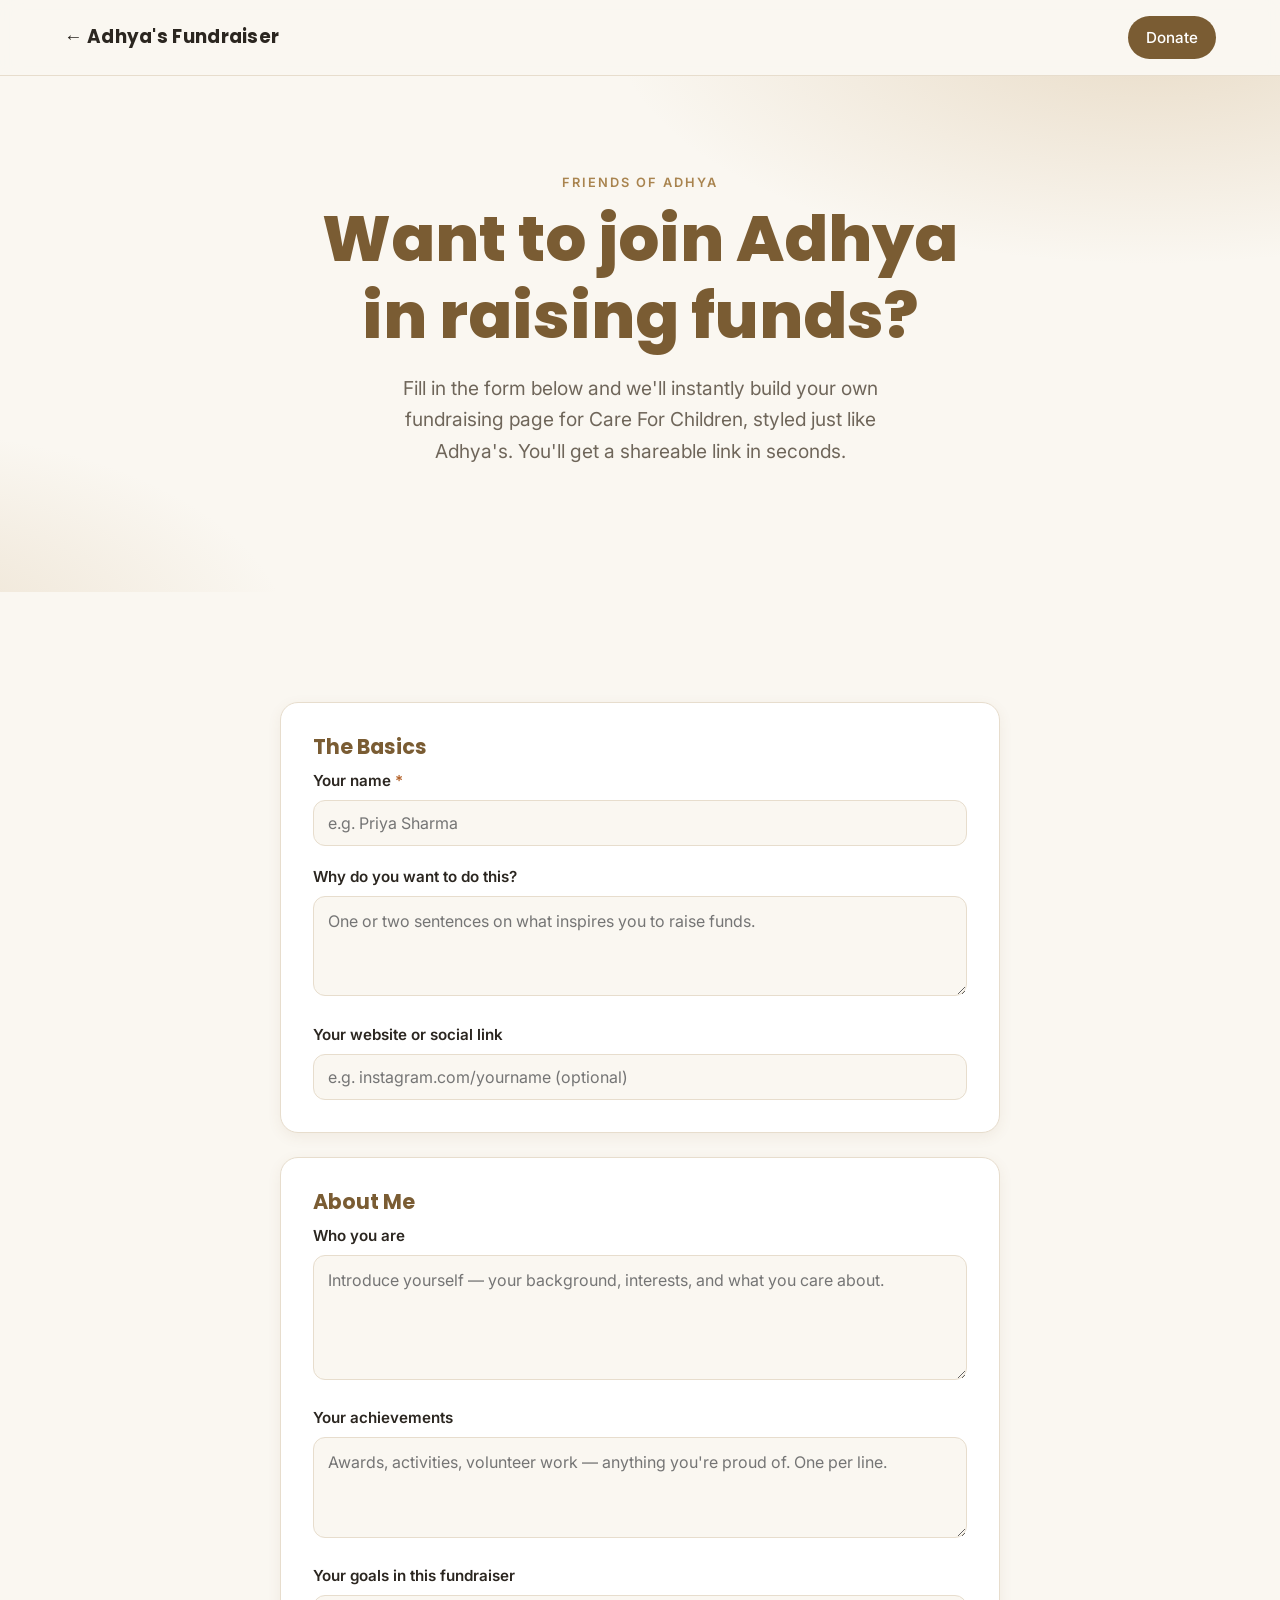
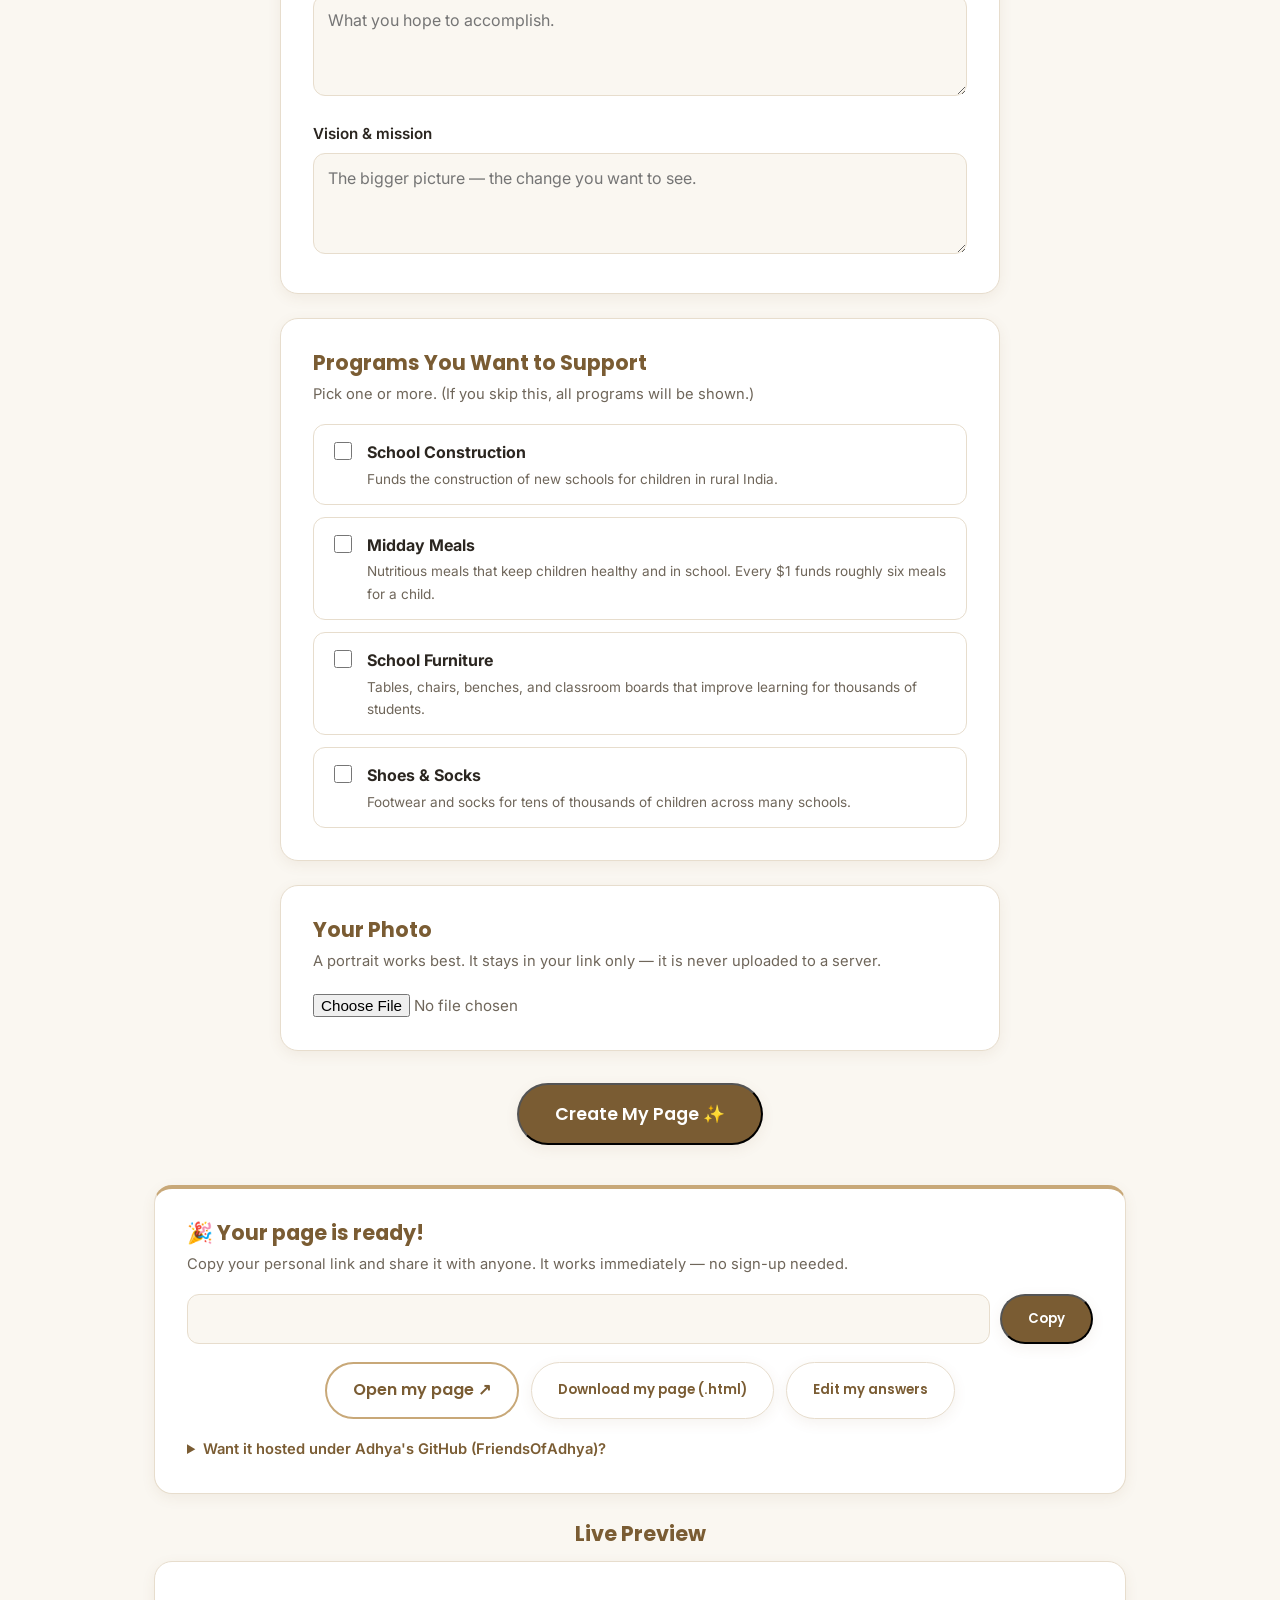
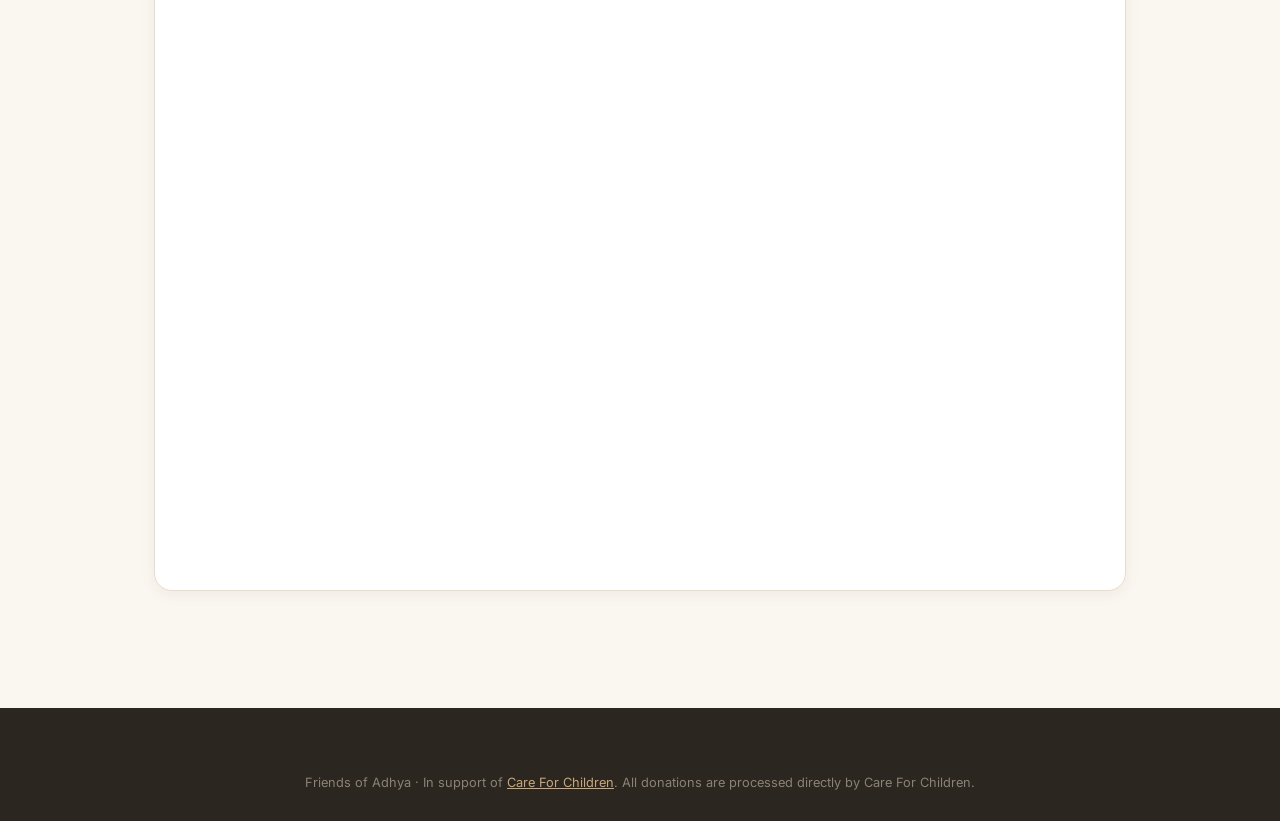
==== FriendsOfAdhya/index.html @ 304483f7 "Add Friends of Adhya: self-service fundraiser page generator - New CTA on main page: 'Want to join A" ====
<!DOCTYPE html>
<html lang="en">
<head>
  <meta charset="UTF-8" />
  <meta name="viewport" content="width=device-width, initial-scale=1.0" />
  <title>Join Adhya · Create Your Care For Children Fundraiser</title>
  <meta name="description" content="Create your own personal fundraising page for Care For Children, inspired by Adhya Masur's fundraiser." />
  <link rel="preconnect" href="https://fonts.googleapis.com" />
  <link rel="preconnect" href="https://fonts.gstatic.com" crossorigin />
  <link href="https://fonts.googleapis.com/css2?family=Poppins:wght@400;500;600;700;800&family=Inter:wght@400;500;600&display=swap" rel="stylesheet" />
  <link rel="stylesheet" href="../styles.css" />
  <link rel="stylesheet" href="friends.css" />
  <script src="app.js"></script>
</head>
<body>

  <header class="nav">
    <a href="../index.html" class="nav__brand">← Adhya's Fundraiser</a>
    <nav class="nav__links">
      <a class="nav__donate" href="https://careforchildren.kindful.com/" target="_blank" rel="noopener">Donate</a>
    </nav>
  </header>

  <section class="hero">
    <div class="hero__inner hero__inner--single">
      <div class="hero__text" style="text-align:center;max-width:680px;margin:0 auto;">
        <p class="hero__eyebrow">Friends of Adhya</p>
        <h1>Want to join Adhya in raising funds?</h1>
        <p class="hero__lead" style="margin-left:auto;margin-right:auto;">
          Fill in the form below and we'll instantly build your own fundraising page for
          Care For Children, styled just like Adhya's. You'll get a shareable link in seconds.
        </p>
      </div>
    </div>
  </section>

  <section class="section">
    <form id="fa-form" class="fa-form" novalidate>

      <div class="fa-card">
        <h2 class="fa-h2">The Basics</h2>
        <div class="fa-field">
          <label for="name">Your name <span class="req">*</span></label>
          <input id="name" name="name" type="text" required placeholder="e.g. Priya Sharma" />
        </div>
        <div class="fa-field">
          <label for="why">Why do you want to do this?</label>
          <textarea id="why" name="why" rows="3" placeholder="One or two sentences on what inspires you to raise funds."></textarea>
        </div>
        <div class="fa-field">
          <label for="website">Your website or social link</label>
          <input id="website" name="website" type="text" placeholder="e.g. instagram.com/yourname (optional)" />
        </div>
      </div>

      <div class="fa-card">
        <h2 class="fa-h2">About Me</h2>
        <div class="fa-field">
          <label for="who">Who you are</label>
          <textarea id="who" name="who" rows="4" placeholder="Introduce yourself — your background, interests, and what you care about."></textarea>
        </div>
        <div class="fa-field">
          <label for="achievements">Your achievements</label>
          <textarea id="achievements" name="achievements" rows="3" placeholder="Awards, activities, volunteer work — anything you're proud of. One per line."></textarea>
        </div>
        <div class="fa-field">
          <label for="goals">Your goals in this fundraiser</label>
          <textarea id="goals" name="goals" rows="3" placeholder="What you hope to accomplish."></textarea>
        </div>
        <div class="fa-field">
          <label for="vision">Vision &amp; mission</label>
          <textarea id="vision" name="vision" rows="3" placeholder="The bigger picture — the change you want to see."></textarea>
        </div>
      </div>

      <div class="fa-card">
        <h2 class="fa-h2">Programs You Want to Support</h2>
        <p class="fa-help">Pick one or more. (If you skip this, all programs will be shown.)</p>
        <div class="fa-checks" id="fa-programs"></div>
      </div>

      <div class="fa-card">
        <h2 class="fa-h2">Your Photo</h2>
        <p class="fa-help">A portrait works best. It stays in your link only — it is never uploaded to a server.</p>
        <div class="fa-field">
          <input id="photo" name="photo" type="file" accept="image/*" />
          <div id="photo-preview" class="fa-photo-preview" hidden>
            <img id="photo-preview-img" alt="Your photo preview" />
          </div>
        </div>
      </div>

      <div class="fa-actions">
        <button type="submit" class="btn btn--primary btn--lg" id="generate-btn">Create My Page ✨</button>
      </div>
    </form>

    <!-- Result panel -->
    <div id="fa-result" class="fa-result" hidden>
      <div class="fa-card fa-card--accent">
        <h2 class="fa-h2">🎉 Your page is ready!</h2>
        <p class="fa-help">Copy your personal link and share it with anyone. It works immediately — no sign-up needed.</p>
        <div class="fa-linkrow">
          <input id="fa-link" type="text" readonly />
          <button type="button" class="btn btn--primary" id="copy-btn">Copy</button>
        </div>
        <div class="fa-actions fa-actions--inline">
          <a id="open-btn" class="btn btn--ghost" target="_blank" rel="noopener">Open my page ↗</a>
          <button type="button" class="btn btn--outline" id="download-btn">Download my page (.html)</button>
          <button type="button" class="btn btn--outline" id="edit-btn">Edit my answers</button>
        </div>
        <details class="fa-details">
          <summary>Want it hosted under Adhya's GitHub (FriendsOfAdhya)?</summary>
          <p>
            Download your page above (it saves as <code>index.html</code>), then send the file to
            Adhya. She can drop it into a folder like
            <code>FriendsOfAdhya/your-name/</code> in the project, and it will go live at
            <code>amasur185.github.io/care-for-children/FriendsOfAdhya/your-name/</code>.
            Until then, your shareable link above already works everywhere.
          </p>
        </details>
      </div>

      <div class="fa-preview-wrap">
        <h2 class="fa-h2">Live Preview</h2>
        <iframe id="fa-preview" class="fa-preview" title="Preview of your page"></iframe>
      </div>
    </div>
  </section>

  <footer class="footer">
    <p class="footer__fine" style="text-align:center;">
      Friends of Adhya · In support of
      <a href="https://www.careforchildren.org/" target="_blank" rel="noopener" style="color:var(--tan);">Care For Children</a>.
      All donations are processed directly by Care For Children.
    </p>
  </footer>

  <script>
    /* Build program checkboxes */
    const progWrap = document.getElementById("fa-programs");
    Object.keys(PROGRAMS).forEach((key) => {
      const p = PROGRAMS[key];
      const id = "prog-" + key;
      const label = document.createElement("label");
      label.className = "fa-check";
      label.innerHTML =
        '<input type="checkbox" value="' + key + '" id="' + id + '" />' +
        '<span><strong>' + p.title + "</strong><small>" + p.desc + "</small></span>";
      progWrap.appendChild(label);
    });

    let currentPhoto = "";

    /* Photo preview + resize */
    const photoInput = document.getElementById("photo");
    const photoPrev = document.getElementById("photo-preview");
    const photoPrevImg = document.getElementById("photo-preview-img");
    photoInput.addEventListener("change", async () => {
      const file = photoInput.files && photoInput.files[0];
      if (!file) { currentPhoto = ""; photoPrev.hidden = true; return; }
      try {
        currentPhoto = await resizeImage(file, 480, 0.72);
        photoPrevImg.src = currentPhoto;
        photoPrev.hidden = false;
      } catch (e) {
        alert("Sorry, that image couldn't be processed. Try a different photo.");
        currentPhoto = "";
      }
    });

    function collect() {
      return {
        name: document.getElementById("name").value.trim(),
        why: document.getElementById("why").value.trim(),
        website: document.getElementById("website").value.trim(),
        who: document.getElementById("who").value.trim(),
        achievements: document.getElementById("achievements").value.trim(),
        goals: document.getElementById("goals").value.trim(),
        vision: document.getElementById("vision").value.trim(),
        programs: [...document.querySelectorAll("#fa-programs input:checked")].map((c) => c.value),
        photo: currentPhoto,
      };
    }

    const form = document.getElementById("fa-form");
    const result = document.getElementById("fa-result");
    let cssCache = null;

    form.addEventListener("submit", async (e) => {
      e.preventDefault();
      const data = collect();
      if (!data.name) {
        alert("Please enter your name so we can build your page.");
        document.getElementById("name").focus();
        return;
      }
      const enc = await encodeData(data);
      const base = location.href.replace(/index\.html.*$/, "").replace(/[^/]*$/, "");
      const link = base + "view.html#" + enc;

      document.getElementById("fa-link").value = link;
      document.getElementById("open-btn").href = "view.html#" + enc;

      /* Live preview via standalone HTML (so styles are included) */
      if (!cssCache) {
        try { cssCache = await (await fetch("../styles.css")).text(); }
        catch (e2) { cssCache = ""; }
      }
      const standalone = buildStandaloneHTML(data, cssCache);
      document.getElementById("fa-preview").srcdoc = standalone;

      /* Wire download */
      document.getElementById("download-btn").onclick = () => {
        const blob = new Blob([standalone], { type: "text/html" });
        const a = document.createElement("a");
        a.href = URL.createObjectURL(blob);
        a.download = "index.html";
        a.click();
        URL.revokeObjectURL(a.href);
      };

      result.hidden = false;
      result.scrollIntoView({ behavior: "smooth" });
    });

    document.getElementById("copy-btn").addEventListener("click", () => {
      const inp = document.getElementById("fa-link");
      inp.select();
      navigator.clipboard.writeText(inp.value).then(() => {
        const btn = document.getElementById("copy-btn");
        const old = btn.textContent;
        btn.textContent = "Copied!";
        setTimeout(() => (btn.textContent = old), 1600);
      });
    });

    document.getElementById("edit-btn").addEventListener("click", () => {
      result.hidden = true;
      form.scrollIntoView({ behavior: "smooth" });
    });
  </script>
</body>
</html>
---- styles.css ----
/* ===== Tokens ===== */
:root {
  --bg: #faf7f1;
  --tint: #f3ece0;
  --ink: #2b2620;
  --muted: #6f665a;
  --tan: #c8a878;
  --tan-dark: #a9844f;
  --brown: #7a5c33;
  --line: #e7ddcd;
  --white: #ffffff;
  --radius: 18px;
  --shadow: 0 12px 30px rgba(122, 92, 51, 0.10);
  --shadow-sm: 0 4px 14px rgba(122, 92, 51, 0.08);
}

* { box-sizing: border-box; }

html { scroll-behavior: smooth; }

body {
  margin: 0;
  font-family: "Inter", system-ui, sans-serif;
  color: var(--ink);
  background: var(--bg);
  line-height: 1.65;
}

h1, h2, h3 { font-family: "Poppins", sans-serif; line-height: 1.2; margin: 0; }

a { color: inherit; }

/* ===== Nav ===== */
.nav {
  position: sticky;
  top: 0;
  z-index: 50;
  display: flex;
  align-items: center;
  justify-content: space-between;
  padding: 16px clamp(20px, 5vw, 64px);
  background: rgba(250, 247, 241, 0.85);
  backdrop-filter: blur(10px);
  border-bottom: 1px solid var(--line);
}
.nav__brand {
  font-family: "Poppins", sans-serif;
  font-weight: 700;
  font-size: 1.15rem;
  letter-spacing: .3px;
  text-decoration: none;
}
.nav__links { display: flex; align-items: center; gap: clamp(12px, 2vw, 28px); }
.nav__links a { text-decoration: none; font-weight: 500; font-size: .95rem; color: var(--muted); transition: color .2s; }
.nav__links a:hover { color: var(--ink); }
.nav__donate {
  background: var(--brown);
  color: var(--white) !important;
  padding: 9px 18px;
  border-radius: 999px;
  font-weight: 600;
}
.nav__donate:hover { background: #5f4727; }
@media (max-width: 760px) {
  .nav__links a:not(.nav__donate) { display: none; }
}

/* ===== Buttons ===== */
.btn {
  display: inline-block;
  text-decoration: none;
  font-family: "Poppins", sans-serif;
  font-weight: 600;
  padding: 13px 26px;
  border-radius: 999px;
  transition: transform .15s ease, box-shadow .2s ease, background .2s ease;
  cursor: pointer;
}
.btn:hover { transform: translateY(-2px); }
.btn--primary { background: var(--brown); color: var(--white); box-shadow: var(--shadow-sm); }
.btn--primary:hover { background: #5f4727; }
.btn--ghost { background: transparent; color: var(--brown); border: 2px solid var(--tan); }
.btn--ghost:hover { background: var(--tint); }
.btn--outline { background: var(--white); color: var(--brown); border: 1.5px solid var(--line); box-shadow: var(--shadow-sm); }
.btn--lg { font-size: 1.1rem; padding: 16px 36px; }

/* ===== Hero ===== */
.hero {
  position: relative;
  overflow: hidden;
  background:
    radial-gradient(900px 400px at 90% -10%, rgba(200,168,120,.35), transparent 60%),
    radial-gradient(700px 360px at -10% 110%, rgba(200,168,120,.28), transparent 60%),
    var(--bg);
  padding: clamp(48px, 8vw, 96px) clamp(20px, 5vw, 64px);
}
.hero__inner {
  max-width: 1100px;
  margin: 0 auto;
  display: grid;
  grid-template-columns: 320px 1fr;
  gap: clamp(32px, 5vw, 64px);
  align-items: center;
}
@media (max-width: 820px) {
  .hero__inner { grid-template-columns: 1fr; text-align: center; }
  .hero__photo { justify-self: center; }
  .hero__cta { justify-content: center; }
}

.photo-frame {
  position: relative;
  width: 280px;
  height: 340px;
  border-radius: 24px;
  overflow: hidden;
  background: linear-gradient(135deg, var(--tint), #e3d3b8);
  box-shadow: var(--shadow);
  border: 6px solid var(--white);
  display: grid;
  place-items: center;
}
.photo-frame img { position: absolute; inset: 0; width: 100%; height: 100%; object-fit: cover; object-position: 50% 38%; }
.photo-frame__hint {
  position: absolute;
  color: var(--tan-dark);
  font-family: "Poppins", sans-serif;
  font-weight: 600;
  font-size: .95rem;
  opacity: 0;
}
.photo-frame--empty .photo-frame__hint { opacity: 1; }

.hero__eyebrow {
  text-transform: uppercase;
  letter-spacing: 2px;
  font-size: .8rem;
  font-weight: 600;
  color: var(--tan-dark);
  margin: 0 0 8px;
}
.hero h1 { font-size: clamp(2.4rem, 6vw, 4rem); font-weight: 800; color: var(--brown); }
.hero__lead { font-size: clamp(1.05rem, 2vw, 1.2rem); color: var(--muted); margin: 18px 0 28px; max-width: 540px; }
.hero__cta { display: flex; gap: 14px; flex-wrap: wrap; }
.hero__note { font-size: .85rem; color: var(--muted); margin-top: 18px; }

/* ===== Sections ===== */
.section { padding: clamp(56px, 9vw, 110px) clamp(20px, 5vw, 64px); max-width: 1100px; margin: 0 auto; }
.section--tint { max-width: none; background: var(--tint); }
.section--tint > * { max-width: 1100px; margin-left: auto; margin-right: auto; }
.section__head { text-align: center; margin-bottom: 48px; }
.kicker {
  display: block;
  text-transform: uppercase;
  letter-spacing: 2px;
  font-size: .78rem;
  font-weight: 700;
  color: var(--tan-dark);
  margin-bottom: 10px;
}
.section__head h2 { font-size: clamp(1.8rem, 4vw, 2.6rem); font-weight: 700; }
.section__sub { color: var(--muted); max-width: 600px; margin: 14px auto 0; }

/* ===== About ===== */
.about__intro { max-width: 760px; margin: 0 auto; font-size: 1.08rem; color: var(--ink); }
.about__intro p { margin: 0 0 16px; }
.about__cards {
  display: grid;
  grid-template-columns: repeat(2, 1fr);
  gap: 22px;
  margin: 44px auto 0;
  max-width: 720px;
}
@media (max-width: 760px) { .about__cards { grid-template-columns: 1fr; } }
.card {
  background: var(--white);
  border: 1px solid var(--line);
  border-radius: var(--radius);
  padding: 26px;
  box-shadow: var(--shadow-sm);
}
.card h3 { color: var(--brown); font-size: 1.2rem; margin-bottom: 14px; }
.card ul { margin: 0; padding-left: 18px; color: var(--muted); }
.card li { margin-bottom: 7px; }
.about__resume { text-align: center; }

/* ===== Why ===== */
.why { max-width: 760px; margin: 0 auto; font-size: 1.08rem; color: var(--ink); }
.why p { margin: 0 0 18px; }
.why__lead {
  font-family: "Poppins", sans-serif;
  font-size: clamp(1.3rem, 3vw, 1.7rem);
  font-weight: 600;
  color: var(--brown);
  line-height: 1.35;
}

/* ===== Help ===== */
.help-grid {
  display: grid;
  grid-template-columns: repeat(2, 1fr);
  gap: 24px;
  max-width: 900px;
  margin: 0 auto;
}
@media (max-width: 680px) { .help-grid { grid-template-columns: 1fr; } }
.help {
  background: var(--white);
  border: 1px solid var(--line);
  border-radius: var(--radius);
  padding: 30px;
  box-shadow: var(--shadow-sm);
}
.help__num {
  font-family: "Poppins", sans-serif;
  font-weight: 800;
  font-size: 1.6rem;
  color: var(--tan);
}
.help h3 { margin: 8px 0 10px; color: var(--brown); font-size: 1.25rem; }
.help p { margin: 0; color: var(--muted); }

/* ===== Programs ===== */
.programs {
  display: grid;
  grid-template-columns: repeat(3, 1fr);
  gap: 22px;
}
@media (max-width: 900px) { .programs { grid-template-columns: repeat(2, 1fr); } }
@media (max-width: 600px) { .programs { grid-template-columns: 1fr; } }
.program {
  display: block;
  text-decoration: none;
  background: var(--white);
  border: 1px solid var(--line);
  border-radius: var(--radius);
  padding: 26px;
  box-shadow: var(--shadow-sm);
  transition: transform .18s ease, box-shadow .2s ease, border-color .2s;
}
.program:hover { transform: translateY(-4px); box-shadow: var(--shadow); border-color: var(--tan); }
.program h3 { color: var(--brown); font-size: 1.15rem; margin-bottom: 10px; }
.program p { color: var(--muted); margin: 0 0 16px; font-size: .96rem; }
.program__tag {
  display: inline-block;
  font-size: .72rem;
  font-weight: 700;
  text-transform: uppercase;
  letter-spacing: 1px;
  color: var(--tan-dark);
  background: var(--tint);
  padding: 5px 12px;
  border-radius: 999px;
}
.programs__footer { text-align: center; margin-top: 40px; }

/* ===== Donate ===== */
.donate {
  padding: clamp(60px, 9vw, 110px) clamp(20px, 5vw, 64px);
  background:
    radial-gradient(700px 300px at 50% -20%, rgba(200,168,120,.4), transparent 60%),
    var(--brown);
  color: var(--white);
  text-align: center;
}
.donate__inner { max-width: 640px; margin: 0 auto; }
.donate h2 { font-size: clamp(1.9rem, 4vw, 2.8rem); margin-bottom: 16px; }
.donate p { font-size: 1.1rem; color: rgba(255,255,255,.88); margin: 0 0 28px; }
.donate .btn--primary { background: var(--white); color: var(--brown); }
.donate .btn--primary:hover { background: #f4ead8; }
.donate__note { font-size: .85rem !important; margin-top: 18px !important; color: rgba(255,255,255,.7) !important; }

/* ===== Footer ===== */
.footer {
  background: var(--ink);
  color: #d8cfc0;
  padding: 44px clamp(20px, 5vw, 64px) 28px;
}
.footer__inner {
  max-width: 1100px;
  margin: 0 auto;
  display: flex;
  justify-content: space-between;
  align-items: center;
  flex-wrap: wrap;
  gap: 20px;
  padding-bottom: 24px;
  border-bottom: 1px solid rgba(255,255,255,.12);
}
.footer__name { font-family: "Poppins", sans-serif; font-weight: 700; font-size: 1.2rem; color: var(--white); margin: 0; }
.footer__tag { margin: 4px 0 0; color: #b3a896; font-size: .92rem; }
.footer__links { display: flex; gap: 24px; flex-wrap: wrap; }
.footer__links a { color: #d8cfc0; text-decoration: none; font-size: .95rem; transition: color .2s; }
.footer__links a:hover { color: var(--tan); }
.footer__fine { max-width: 1100px; margin: 20px auto 0; font-size: .8rem; color: #8c8273; }

/* ============================================================
   REFINEMENTS
   ============================================================ */

/* Impact stats band */
.stats {
  background: var(--brown);
  color: var(--white);
  padding: clamp(32px, 5vw, 48px) clamp(20px, 5vw, 64px);
}
.stats__inner {
  max-width: 1000px;
  margin: 0 auto;
  display: grid;
  grid-template-columns: repeat(4, 1fr);
  gap: 24px;
  text-align: center;
}
@media (max-width: 620px) { .stats__inner { grid-template-columns: repeat(2, 1fr); gap: 28px 16px; } }
.stat { display: flex; flex-direction: column; gap: 6px; position: relative; }
.stat:not(:last-child)::after {
  content: "";
  position: absolute;
  right: -12px;
  top: 15%;
  height: 70%;
  width: 1px;
  background: rgba(255, 255, 255, .18);
}
@media (max-width: 620px) { .stat::after { display: none; } }
.stat__num {
  font-family: "Poppins", sans-serif;
  font-weight: 800;
  font-size: clamp(1.8rem, 4vw, 2.6rem);
  line-height: 1;
  color: #f4ead8;
}
.stat__label {
  text-transform: uppercase;
  letter-spacing: 1.5px;
  font-size: .72rem;
  font-weight: 600;
  color: rgba(255, 255, 255, .8);
}

/* Decorative accent under section headings */
.section__head .kicker { position: relative; }
.section__head h2 { position: relative; display: inline-block; padding-bottom: 14px; }
.section__head h2::after {
  content: "";
  position: absolute;
  left: 50%;
  bottom: 0;
  transform: translateX(-50%);
  width: 56px;
  height: 4px;
  border-radius: 999px;
  background: linear-gradient(90deg, var(--tan), var(--tan-dark));
}

/* Cards: subtle top accent that reveals on hover */
.card { position: relative; overflow: hidden; transition: transform .18s ease, box-shadow .2s ease; }
.card::before {
  content: "";
  position: absolute;
  inset: 0 0 auto 0;
  height: 4px;
  background: linear-gradient(90deg, var(--tan), var(--tan-dark));
  transform: scaleX(0);
  transform-origin: left;
  transition: transform .3s ease;
}
.card:hover { transform: translateY(-4px); box-shadow: var(--shadow); }
.card:hover::before { transform: scaleX(1); }

/* Help cards: circular numbered badge */
.help { position: relative; transition: transform .18s ease, box-shadow .2s ease; }
.help:hover { transform: translateY(-4px); box-shadow: var(--shadow); }
.help__num {
  display: inline-flex;
  align-items: center;
  justify-content: center;
  width: 48px;
  height: 48px;
  border-radius: 50%;
  background: var(--tint);
  color: var(--tan-dark);
  font-size: 1.25rem;
  margin-bottom: 6px;
}

/* Program cards: animated arrow */
.program h3 { display: flex; align-items: baseline; justify-content: space-between; gap: 10px; }
.program h3::after {
  content: "→";
  transition: transform .2s ease;
  color: var(--tan-dark);
}
.program:hover h3::after { transform: translateX(5px); }

/* Donate button micro-interaction */
.donate .btn--lg { box-shadow: 0 10px 28px rgba(0, 0, 0, .18); }

/* Join / Friends of Adhya band */
.join {
  text-align: center;
  max-width: 720px;
  margin: 0 auto;
  background: var(--tint);
  border: 1px solid var(--line);
  border-radius: var(--radius);
  padding: clamp(36px, 6vw, 56px);
  box-shadow: var(--shadow-sm);
}
.join h2 { font-size: clamp(1.6rem, 3.5vw, 2.2rem); color: var(--brown); margin: 6px 0 14px; }
.join p { color: var(--muted); max-width: 520px; margin: 0 auto 26px; }

/* Sub-headings inside friend-generated About sections */
.fa-sub {
  font-family: "Poppins", sans-serif;
  font-size: 1.15rem;
  color: var(--brown);
  margin: 26px 0 8px;
}

/* Gentle scroll-reveal */
@media (prefers-reduced-motion: no-preference) {
  .card, .help, .program, .stat { animation: rise .6s ease both; }
  @keyframes rise {
    from { opacity: 0; transform: translateY(14px); }
    to { opacity: 1; transform: none; }
  }
}
---- FriendsOfAdhya/friends.css ----
/* ===== Friends of Adhya - generator form ===== */

.hero__inner--single { grid-template-columns: 1fr; }

.fa-form { max-width: 720px; margin: 0 auto; display: flex; flex-direction: column; gap: 24px; }

.fa-card {
  background: var(--white);
  border: 1px solid var(--line);
  border-radius: var(--radius);
  padding: clamp(20px, 4vw, 32px);
  box-shadow: var(--shadow-sm);
}
.fa-card--accent { border-top: 4px solid var(--tan); }

.fa-h2 {
  font-family: "Poppins", sans-serif;
  font-size: 1.3rem;
  color: var(--brown);
  margin: 0 0 6px;
}
.fa-help { color: var(--muted); font-size: .92rem; margin: 0 0 18px; }

.fa-field { margin-top: 18px; }
.fa-field:first-of-type { margin-top: 8px; }
.fa-field label {
  display: block;
  font-weight: 600;
  font-size: .95rem;
  margin-bottom: 7px;
  color: var(--ink);
}
.fa-field .req { color: #b4632b; }

.fa-field input[type="text"],
.fa-field textarea {
  width: 100%;
  font-family: "Inter", sans-serif;
  font-size: 1rem;
  color: var(--ink);
  background: var(--bg);
  border: 1.5px solid var(--line);
  border-radius: 12px;
  padding: 12px 14px;
  transition: border-color .2s, box-shadow .2s;
}
.fa-field textarea { resize: vertical; line-height: 1.55; }
.fa-field input[type="text"]:focus,
.fa-field textarea:focus {
  outline: none;
  border-color: var(--tan);
  box-shadow: 0 0 0 3px rgba(200, 168, 120, .25);
}
.fa-field input[type="file"] {
  font-family: "Inter", sans-serif;
  font-size: .95rem;
  color: var(--muted);
}

/* Program checkboxes */
.fa-checks { display: grid; gap: 12px; }
.fa-check {
  display: flex;
  align-items: flex-start;
  gap: 12px;
  border: 1.5px solid var(--line);
  border-radius: 12px;
  padding: 14px 16px;
  cursor: pointer;
  transition: border-color .2s, background .2s;
}
.fa-check:hover { border-color: var(--tan); background: var(--tint); }
.fa-check input { margin-top: 3px; width: 18px; height: 18px; accent-color: var(--brown); flex-shrink: 0; }
.fa-check span { display: flex; flex-direction: column; gap: 2px; }
.fa-check small { color: var(--muted); font-size: .85rem; }

/* Photo preview */
.fa-photo-preview { margin-top: 14px; }
.fa-photo-preview img {
  width: 120px; height: 150px; object-fit: cover;
  border-radius: 14px; border: 4px solid var(--white);
  box-shadow: var(--shadow-sm);
}

.fa-actions { text-align: center; margin-top: 8px; }
.fa-actions--inline { display: flex; flex-wrap: wrap; gap: 12px; justify-content: center; margin-top: 18px; }

/* Result panel */
.fa-result { max-width: 1000px; margin: 40px auto 0; display: flex; flex-direction: column; gap: 28px; }
.fa-linkrow { display: flex; gap: 10px; flex-wrap: wrap; }
.fa-linkrow input {
  flex: 1 1 280px;
  font-family: "Inter", sans-serif;
  font-size: .9rem;
  color: var(--ink);
  background: var(--bg);
  border: 1.5px solid var(--line);
  border-radius: 12px;
  padding: 12px 14px;
}
.fa-details { margin-top: 18px; font-size: .92rem; color: var(--muted); }
.fa-details summary { cursor: pointer; font-weight: 600; color: var(--brown); }
.fa-details p { margin-top: 10px; line-height: 1.6; }
.fa-details code { background: var(--tint); padding: 2px 6px; border-radius: 6px; font-size: .85em; }

.fa-preview-wrap { text-align: center; }
.fa-preview {
  width: 100%;
  height: 70vh;
  min-height: 480px;
  border: 1px solid var(--line);
  border-radius: var(--radius);
  background: var(--white);
  box-shadow: var(--shadow-sm);
  margin-top: 8px;
}
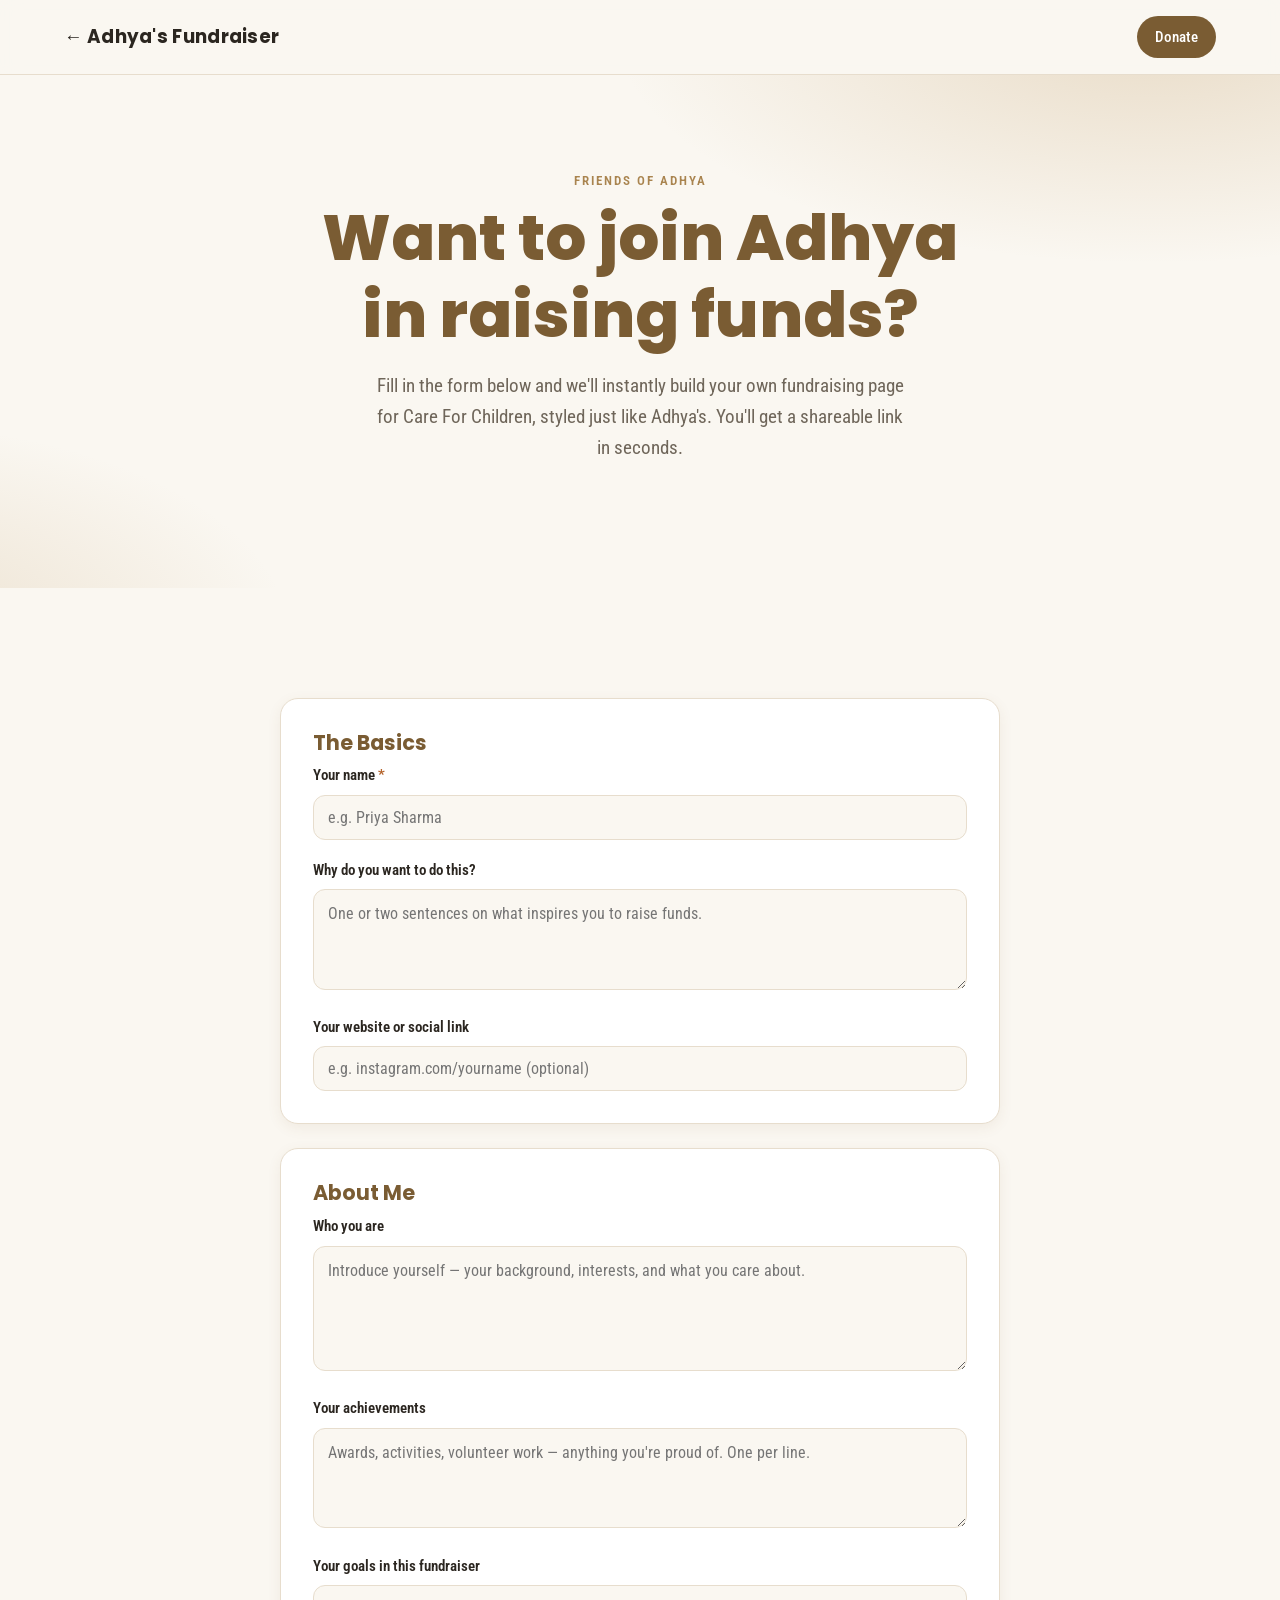
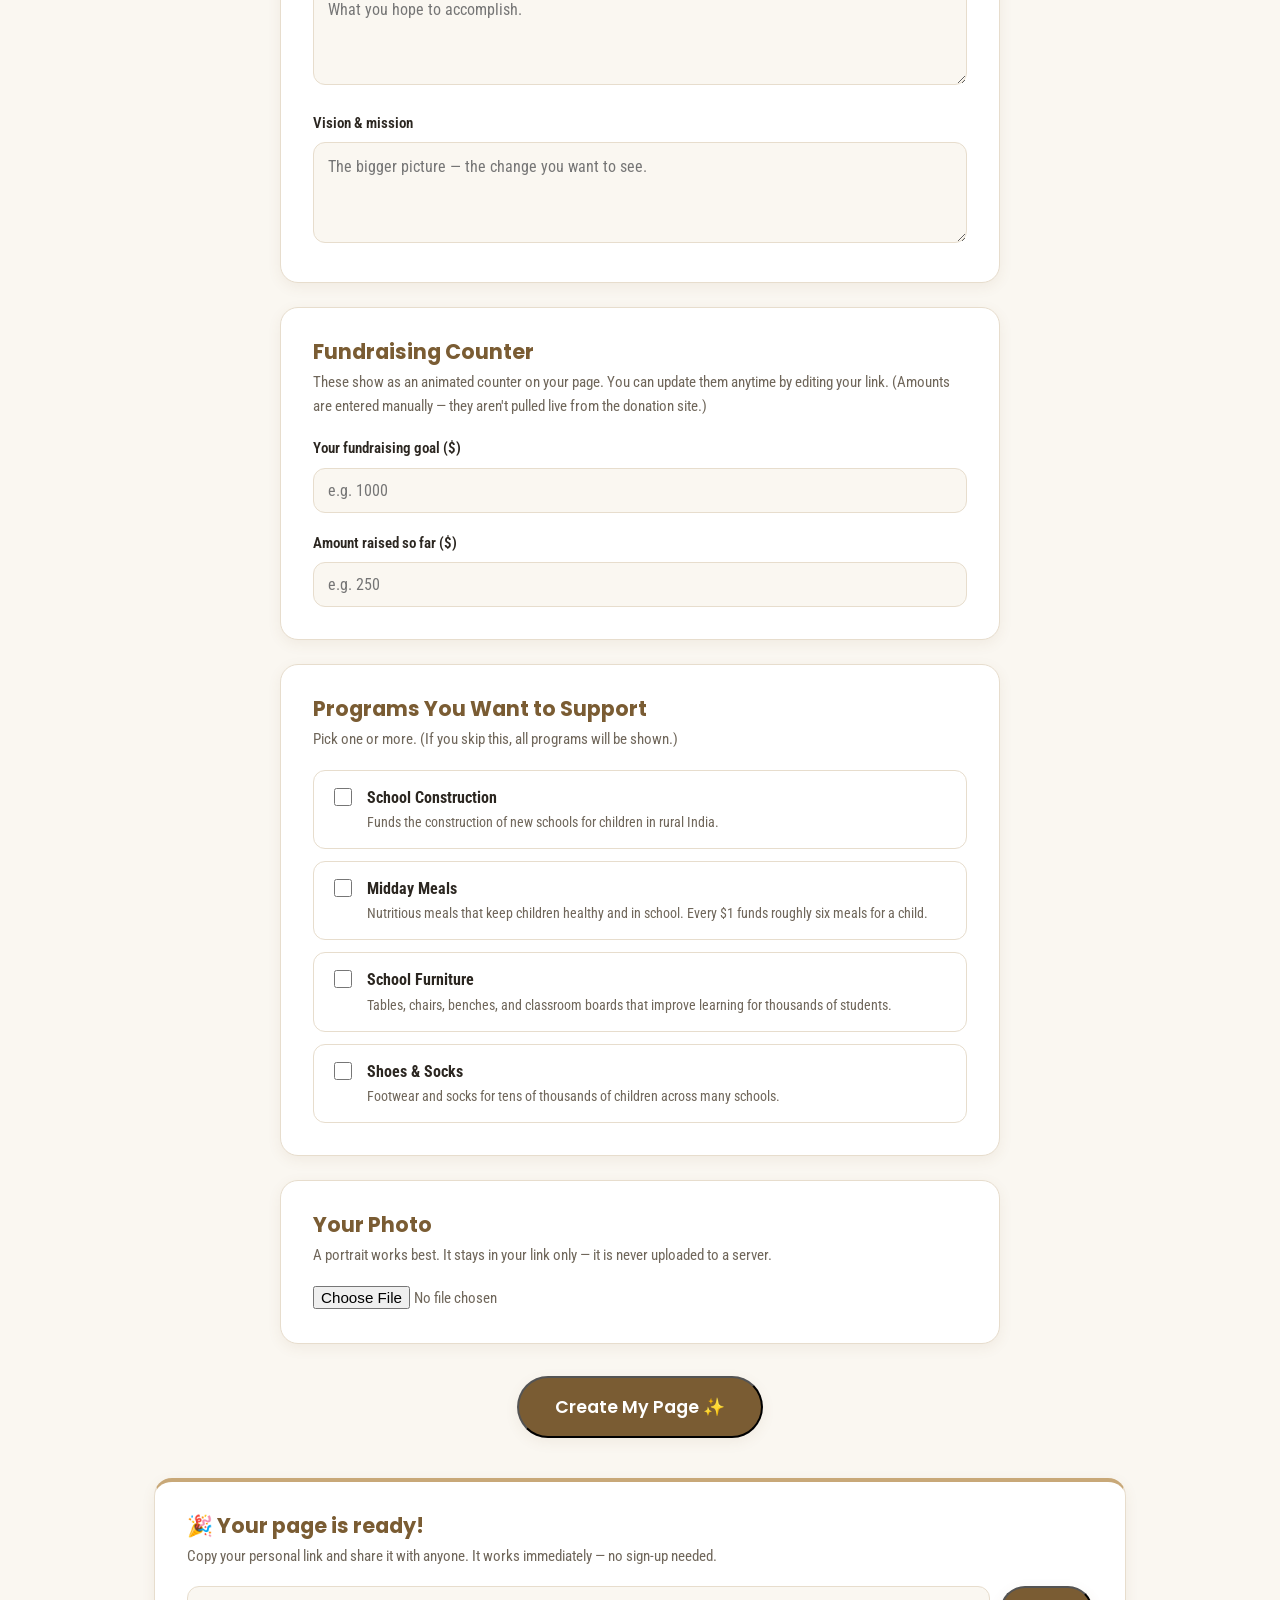
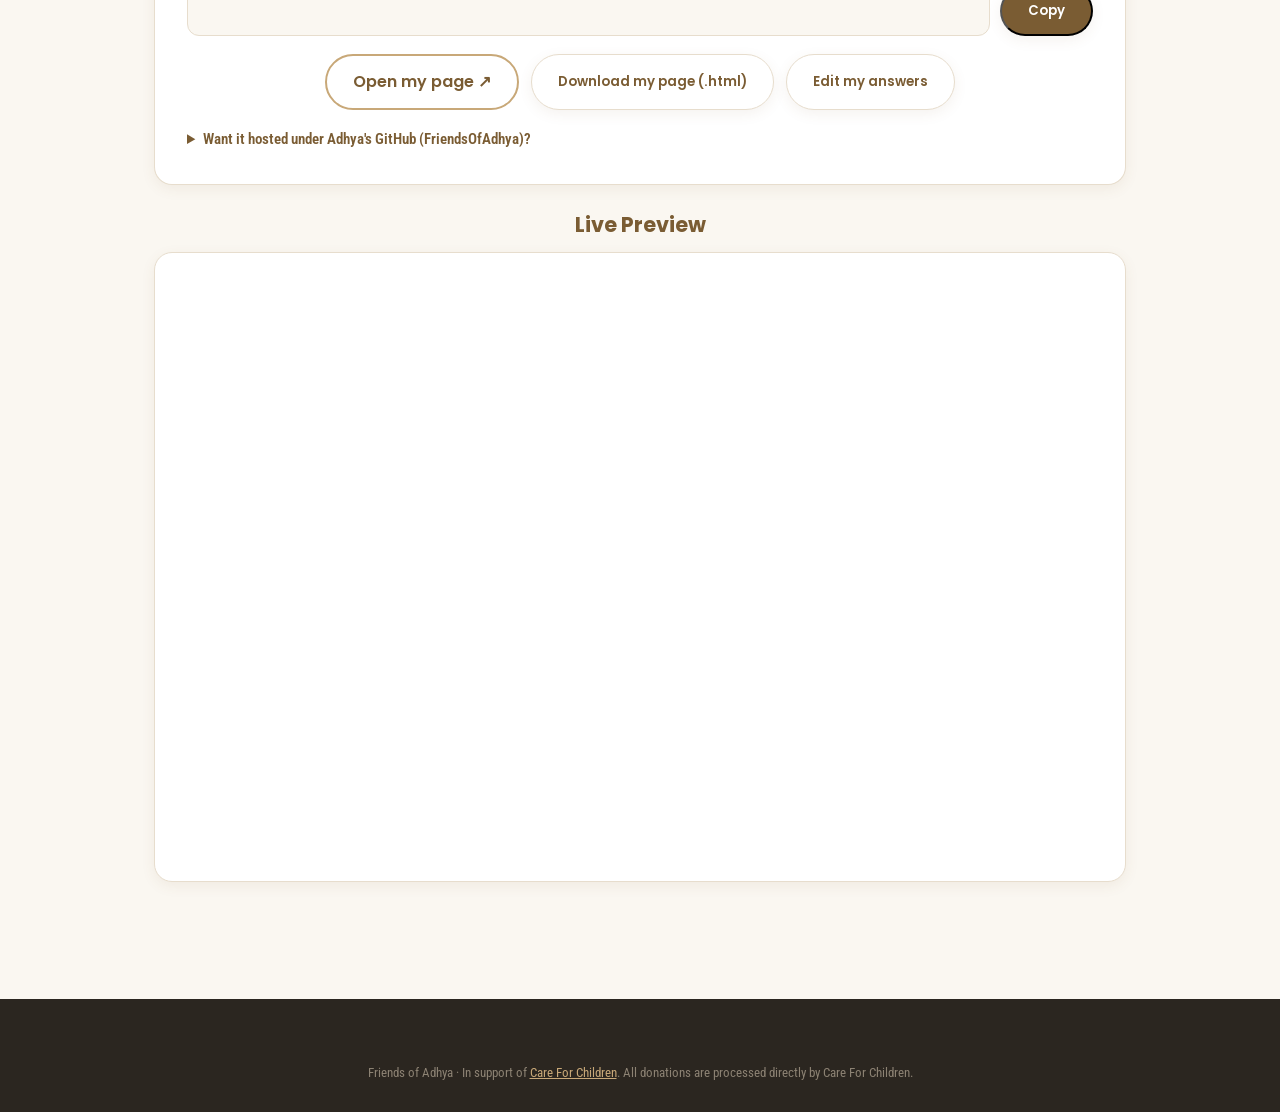
==== commit 6d0a21b4: "Add fundraising counter, condensed font, and richer Join CTA - Switch body/descriptive text to Unive" ====
--- a/FriendsOfAdhya/index.html
+++ b/FriendsOfAdhya/index.html
@@ -7,7 +7,7 @@
   <meta name="description" content="Create your own personal fundraising page for Care For Children, inspired by Adhya Masur's fundraiser." />
   <link rel="preconnect" href="https://fonts.googleapis.com" />
   <link rel="preconnect" href="https://fonts.gstatic.com" crossorigin />
-  <link href="https://fonts.googleapis.com/css2?family=Poppins:wght@400;500;600;700;800&family=Inter:wght@400;500;600&display=swap" rel="stylesheet" />
+  <link href="https://fonts.googleapis.com/css2?family=Poppins:wght@400;500;600;700;800&family=Roboto+Condensed:wght@300;400;700&display=swap" rel="stylesheet" />
   <link rel="stylesheet" href="../styles.css" />
   <link rel="stylesheet" href="friends.css" />
   <script src="app.js"></script>
@@ -70,6 +70,19 @@
         <div class="fa-field">
           <label for="vision">Vision &amp; mission</label>
           <textarea id="vision" name="vision" rows="3" placeholder="The bigger picture — the change you want to see."></textarea>
+        </div>
+      </div>
+
+      <div class="fa-card">
+        <h2 class="fa-h2">Fundraising Counter</h2>
+        <p class="fa-help">These show as an animated counter on your page. You can update them anytime by editing your link. (Amounts are entered manually — they aren't pulled live from the donation site.)</p>
+        <div class="fa-field">
+          <label for="goal">Your fundraising goal ($)</label>
+          <input id="goal" name="goal" type="number" min="0" step="1" placeholder="e.g. 1000" />
+        </div>
+        <div class="fa-field">
+          <label for="raised">Amount raised so far ($)</label>
+          <input id="raised" name="raised" type="number" min="0" step="1" placeholder="e.g. 250" />
         </div>
       </div>
 
@@ -178,6 +191,8 @@
         achievements: document.getElementById("achievements").value.trim(),
         goals: document.getElementById("goals").value.trim(),
         vision: document.getElementById("vision").value.trim(),
+        goal: parseFloat(document.getElementById("goal").value) || 0,
+        raised: parseFloat(document.getElementById("raised").value) || 0,
         programs: [...document.querySelectorAll("#fa-programs input:checked")].map((c) => c.value),
         photo: currentPhoto,
       };
--- a/styles.css
+++ b/styles.css
@@ -20,10 +20,10 @@
 
 body {
   margin: 0;
-  font-family: "Inter", system-ui, sans-serif;
+  font-family: "Univers Condensed", "Roboto Condensed", "Arial Narrow", system-ui, sans-serif;
   color: var(--ink);
   background: var(--bg);
-  line-height: 1.65;
+  line-height: 1.6;
 }
 
 h1, h2, h3 { font-family: "Poppins", sans-serif; line-height: 1.2; margin: 0; }
@@ -61,8 +61,27 @@
   font-weight: 600;
 }
 .nav__donate:hover { background: #5f4727; }
+.nav__links a.nav__join {
+  display: flex;
+  flex-direction: column;
+  align-items: center;
+  line-height: 1.15;
+  text-align: center;
+  border: 1.5px solid var(--tan);
+  padding: 5px 14px;
+  border-radius: 14px;
+  white-space: nowrap;
+}
+.nav__join-q { font-size: .68rem; font-weight: 400; color: var(--muted); }
+.nav__join-a { font-size: .82rem; font-weight: 700; color: var(--brown); }
+.nav__links a.nav__join:hover { background: var(--tint); }
 @media (max-width: 760px) {
-  .nav__links a:not(.nav__donate) { display: none; }
+  .nav__links a:not(.nav__donate):not(.nav__join) { display: none; }
+  .nav__join-q { display: none; }
+}
+@media (max-width: 420px) {
+  .nav__join-a { font-size: .74rem; }
+  .nav__links a.nav__join { padding: 6px 10px; }
 }
 
 /* ===== Buttons ===== */
@@ -397,6 +416,37 @@
 /* Donate button micro-interaction */
 .donate .btn--lg { box-shadow: 0 10px 28px rgba(0, 0, 0, .18); }
 
+/* Fundraising counter */
+.raised {
+  background: var(--bg);
+  padding: clamp(44px, 7vw, 76px) clamp(20px, 5vw, 64px);
+  text-align: center;
+}
+.raised__inner { max-width: 620px; margin: 0 auto; }
+.raised__amount {
+  font-family: "Poppins", sans-serif;
+  font-weight: 800;
+  font-size: clamp(2.6rem, 8vw, 4.6rem);
+  line-height: 1;
+  color: var(--brown);
+  margin: 10px 0 20px;
+}
+.raised__bar {
+  height: 16px;
+  background: var(--tint);
+  border: 1px solid var(--line);
+  border-radius: 999px;
+  overflow: hidden;
+}
+.raised__fill {
+  height: 100%;
+  width: 0;
+  border-radius: 999px;
+  background: linear-gradient(90deg, var(--tan), var(--tan-dark));
+  transition: width 1.4s cubic-bezier(.2, .7, .2, 1);
+}
+.raised__meta { color: var(--muted); margin-top: 14px; font-weight: 700; }
+
 /* Join / Friends of Adhya band */
 .join {
   text-align: center;
--- a/FriendsOfAdhya/friends.css
+++ b/FriendsOfAdhya/friends.css
@@ -33,9 +33,10 @@
 .fa-field .req { color: #b4632b; }
 
 .fa-field input[type="text"],
+.fa-field input[type="number"],
 .fa-field textarea {
   width: 100%;
-  font-family: "Inter", sans-serif;
+  font-family: inherit;
   font-size: 1rem;
   color: var(--ink);
   background: var(--bg);
@@ -46,13 +47,14 @@
 }
 .fa-field textarea { resize: vertical; line-height: 1.55; }
 .fa-field input[type="text"]:focus,
+.fa-field input[type="number"]:focus,
 .fa-field textarea:focus {
   outline: none;
   border-color: var(--tan);
   box-shadow: 0 0 0 3px rgba(200, 168, 120, .25);
 }
 .fa-field input[type="file"] {
-  font-family: "Inter", sans-serif;
+  font-family: inherit;
   font-size: .95rem;
   color: var(--muted);
 }
@@ -90,7 +92,7 @@
 .fa-linkrow { display: flex; gap: 10px; flex-wrap: wrap; }
 .fa-linkrow input {
   flex: 1 1 280px;
-  font-family: "Inter", sans-serif;
+  font-family: inherit;
   font-size: .9rem;
   color: var(--ink);
   background: var(--bg);
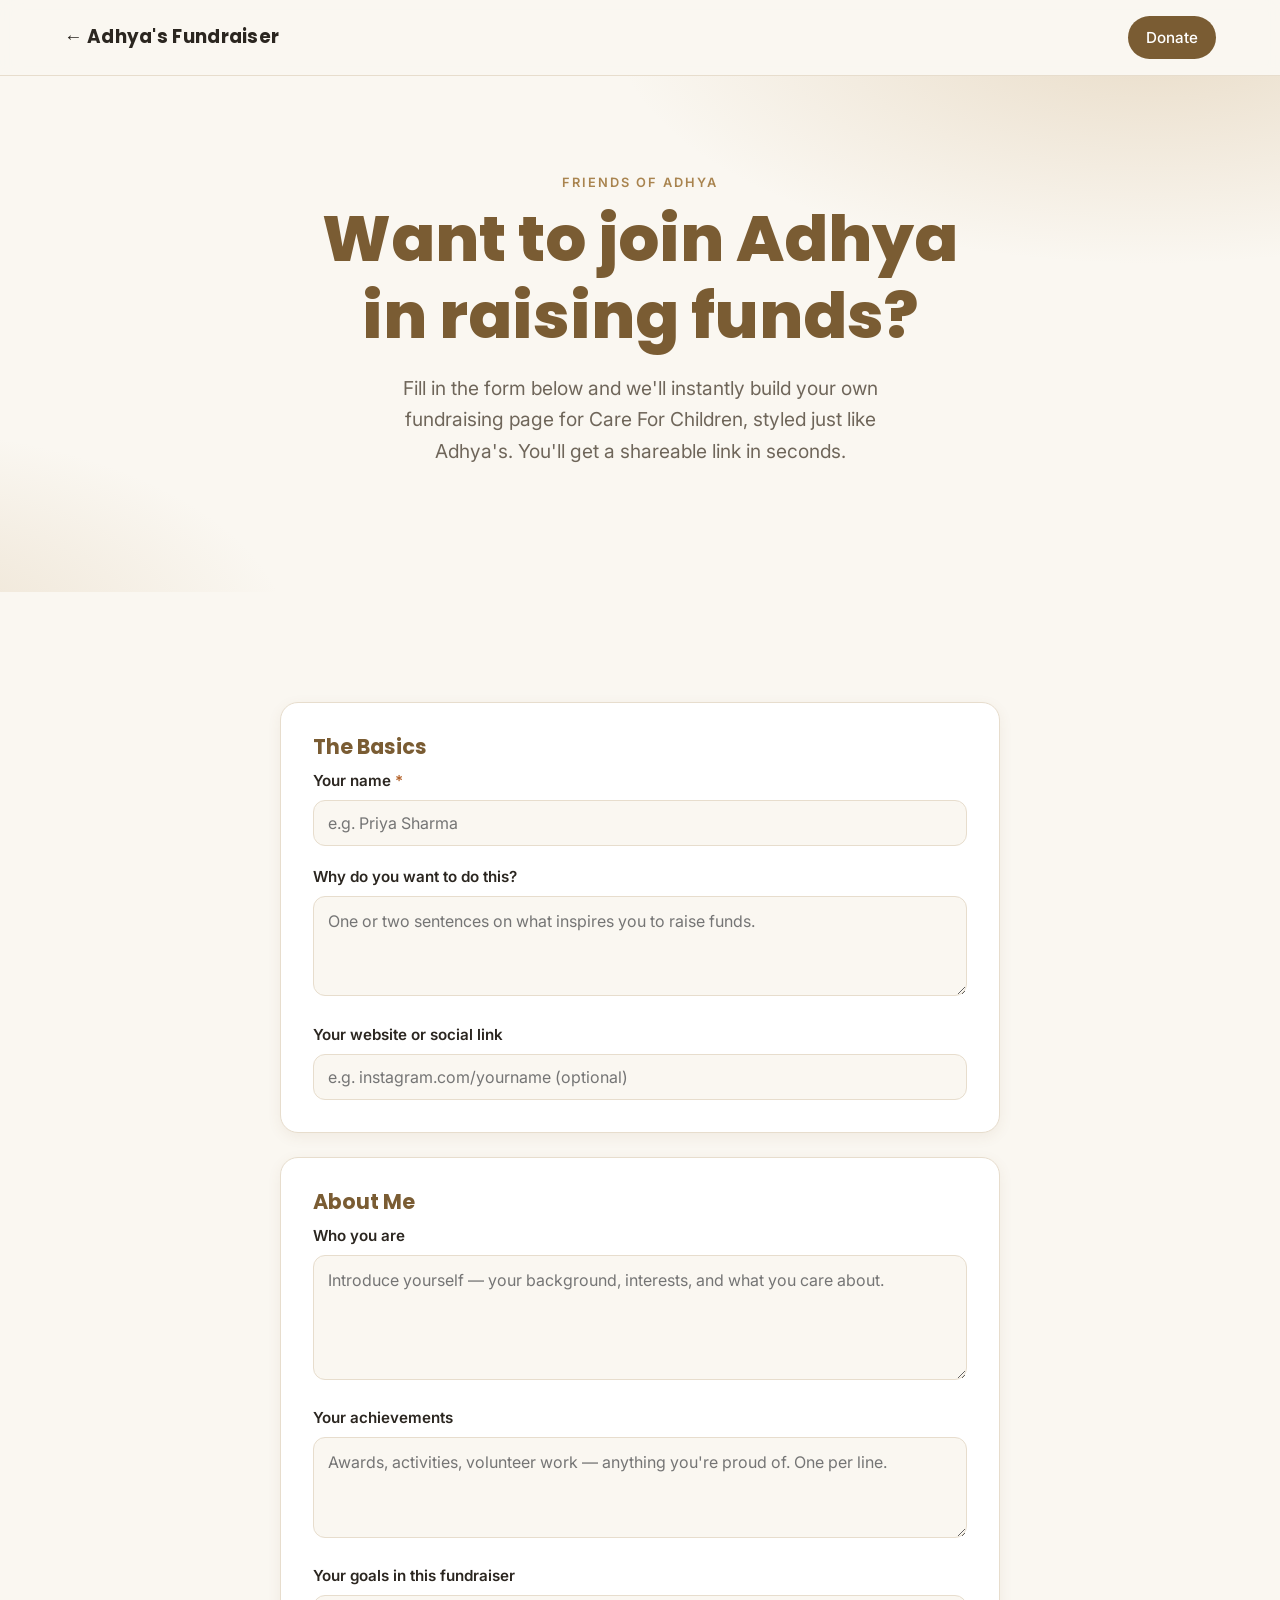
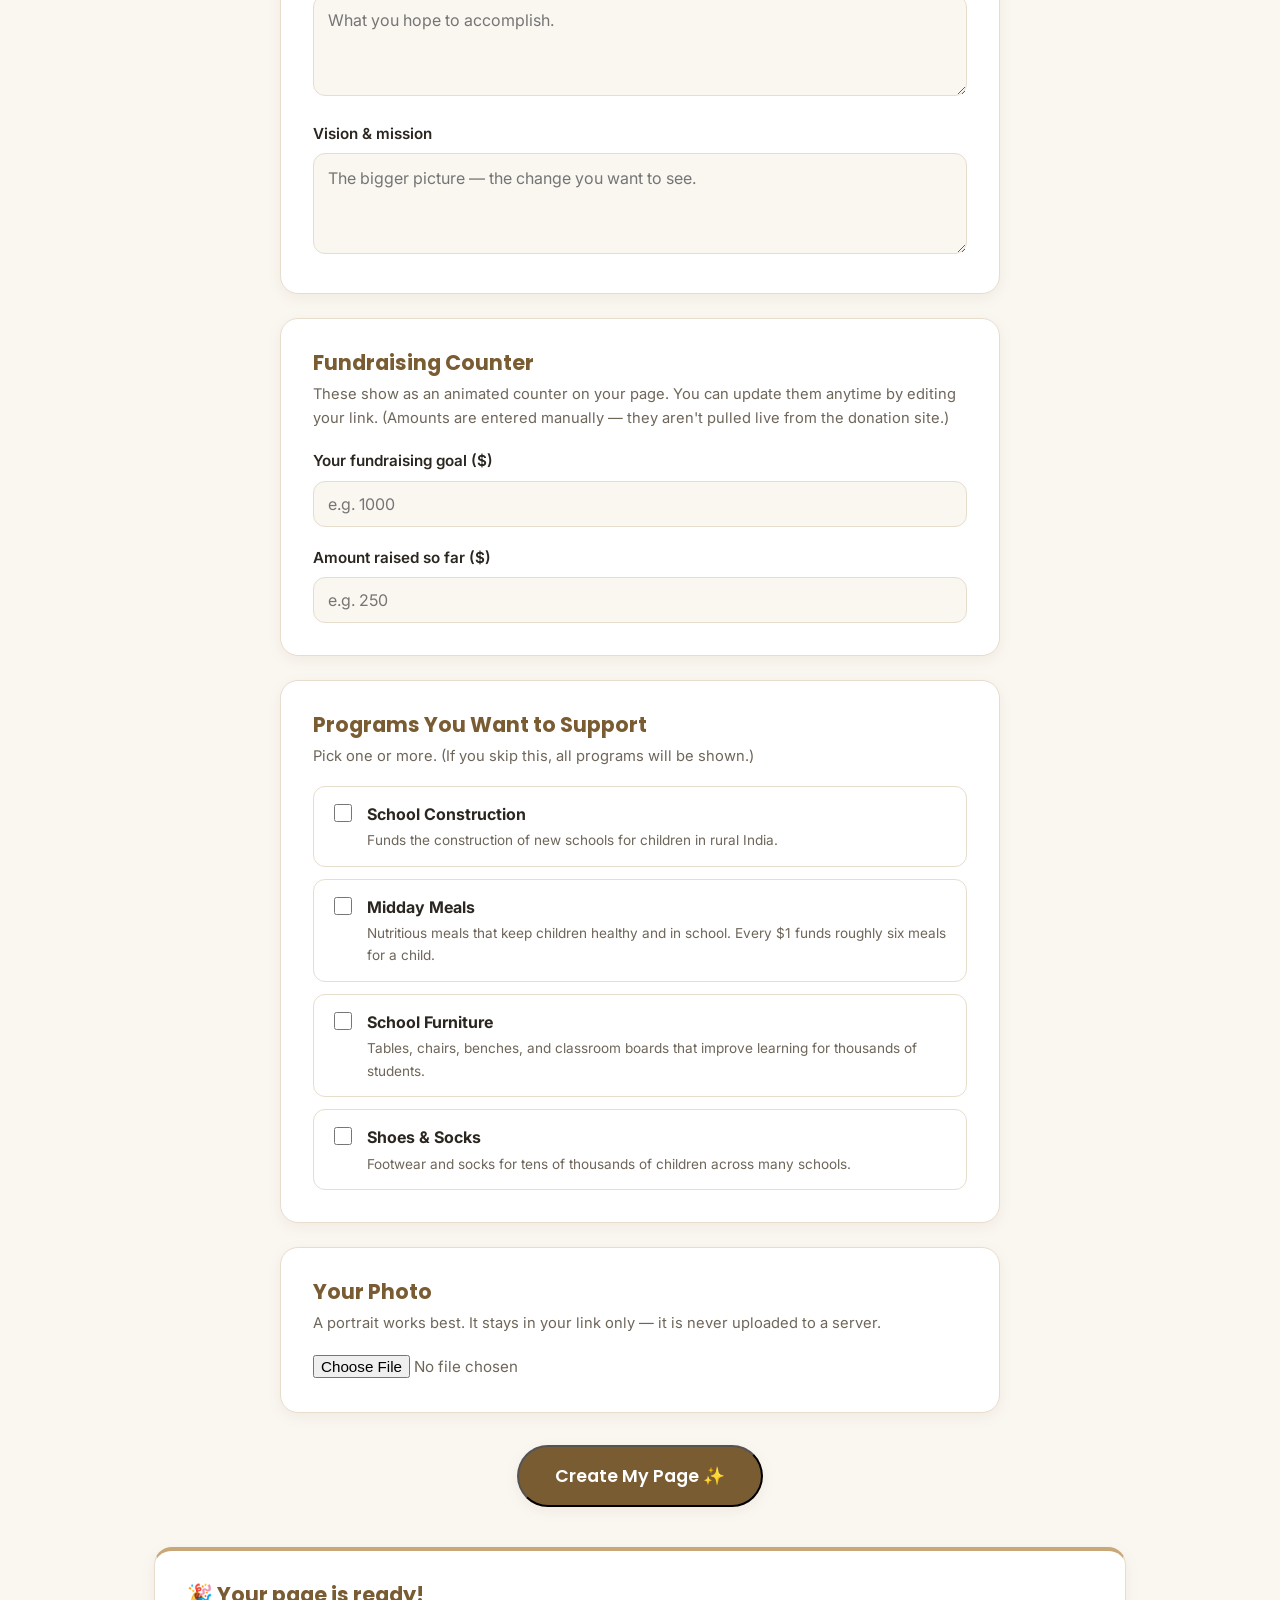
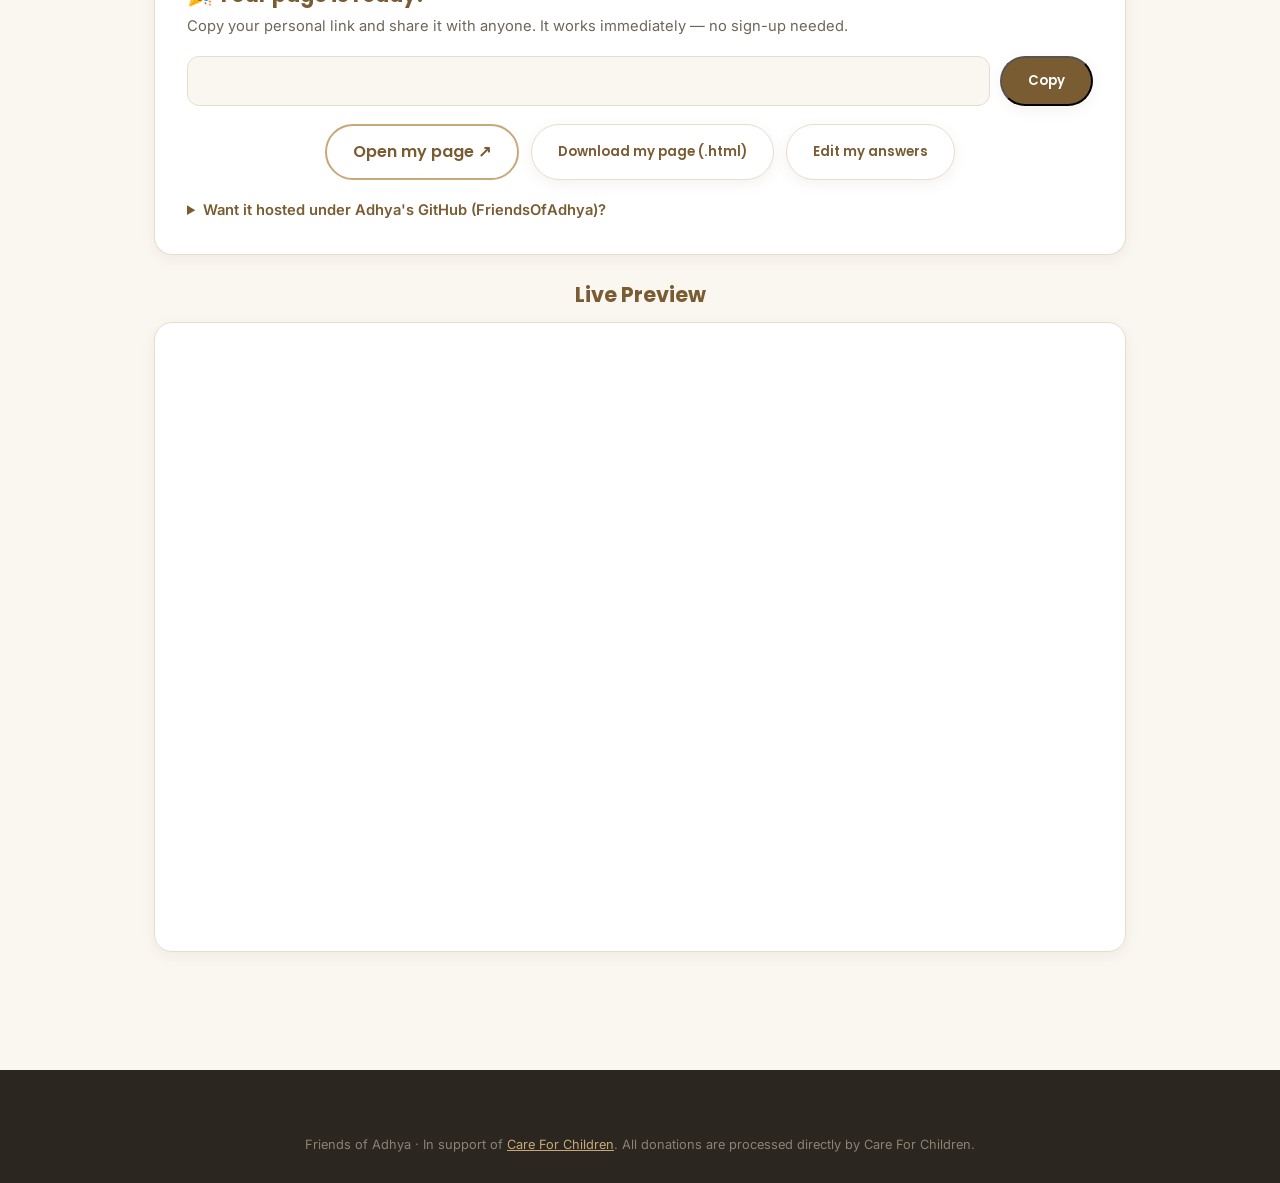
==== commit a50d30a2: "Revert body font to Inter, make About Me a big header, rename counter label - Body/descriptive text " ====
--- a/FriendsOfAdhya/index.html
+++ b/FriendsOfAdhya/index.html
@@ -7,7 +7,7 @@
   <meta name="description" content="Create your own personal fundraising page for Care For Children, inspired by Adhya Masur's fundraiser." />
   <link rel="preconnect" href="https://fonts.googleapis.com" />
   <link rel="preconnect" href="https://fonts.gstatic.com" crossorigin />
-  <link href="https://fonts.googleapis.com/css2?family=Poppins:wght@400;500;600;700;800&family=Roboto+Condensed:wght@300;400;700&display=swap" rel="stylesheet" />
+  <link href="https://fonts.googleapis.com/css2?family=Poppins:wght@400;500;600;700;800&family=Inter:wght@400;500;600&display=swap" rel="stylesheet" />
   <link rel="stylesheet" href="../styles.css" />
   <link rel="stylesheet" href="friends.css" />
   <script src="app.js"></script>
--- a/styles.css
+++ b/styles.css
@@ -20,10 +20,10 @@
 
 body {
   margin: 0;
-  font-family: "Univers Condensed", "Roboto Condensed", "Arial Narrow", system-ui, sans-serif;
+  font-family: "Inter", system-ui, sans-serif;
   color: var(--ink);
   background: var(--bg);
-  line-height: 1.6;
+  line-height: 1.65;
 }
 
 h1, h2, h3 { font-family: "Poppins", sans-serif; line-height: 1.2; margin: 0; }
@@ -159,6 +159,16 @@
   margin: 0 0 8px;
 }
 .hero h1 { font-size: clamp(2.4rem, 6vw, 4rem); font-weight: 800; color: var(--brown); }
+.brand-tld { font-size: .4em; font-weight: 600; color: var(--tan-dark); vertical-align: baseline; }
+.hero__chapter {
+  font-family: "Poppins", sans-serif;
+  font-weight: 600;
+  text-transform: uppercase;
+  letter-spacing: 1.5px;
+  font-size: .82rem;
+  color: var(--tan-dark);
+  margin: 8px 0 0;
+}
 .hero__lead { font-size: clamp(1.05rem, 2vw, 1.2rem); color: var(--muted); margin: 18px 0 28px; max-width: 540px; }
 .hero__cta { display: flex; gap: 14px; flex-wrap: wrap; }
 .hero__note { font-size: .85rem; color: var(--muted); margin-top: 18px; }
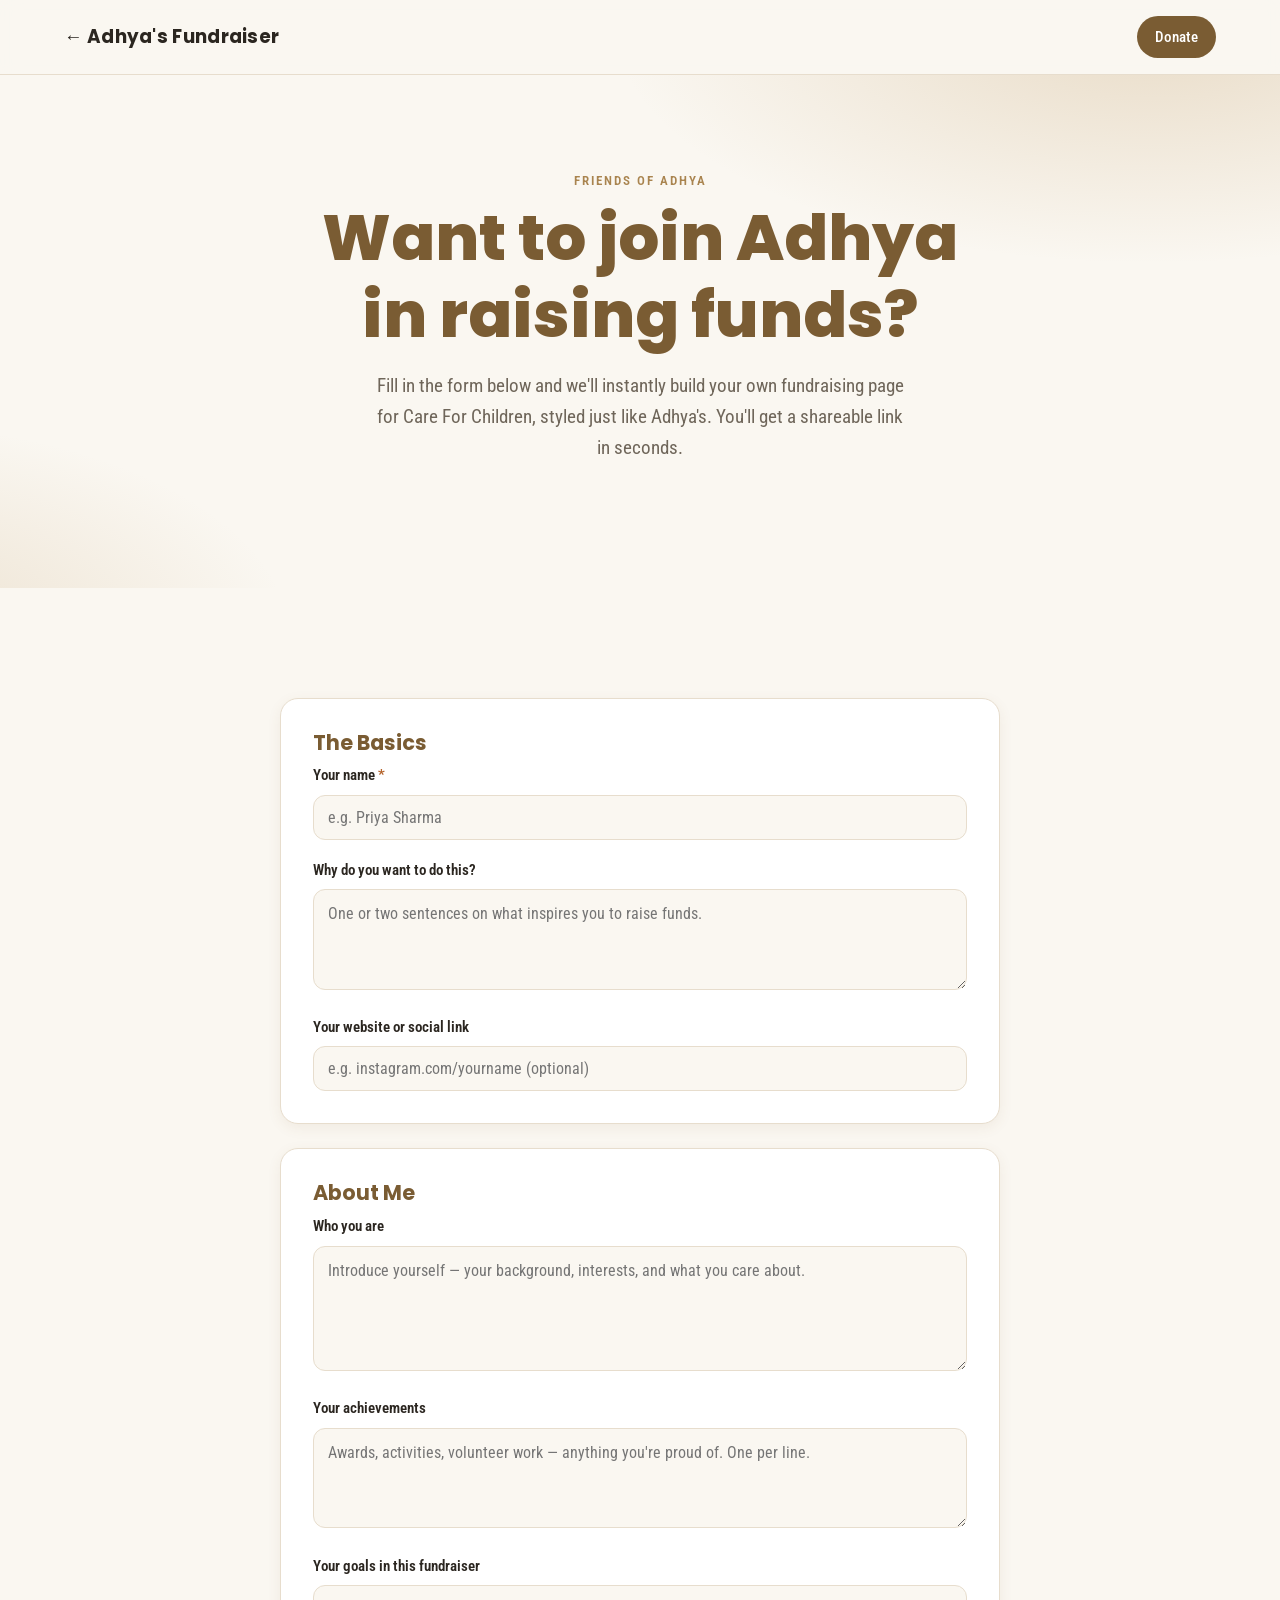
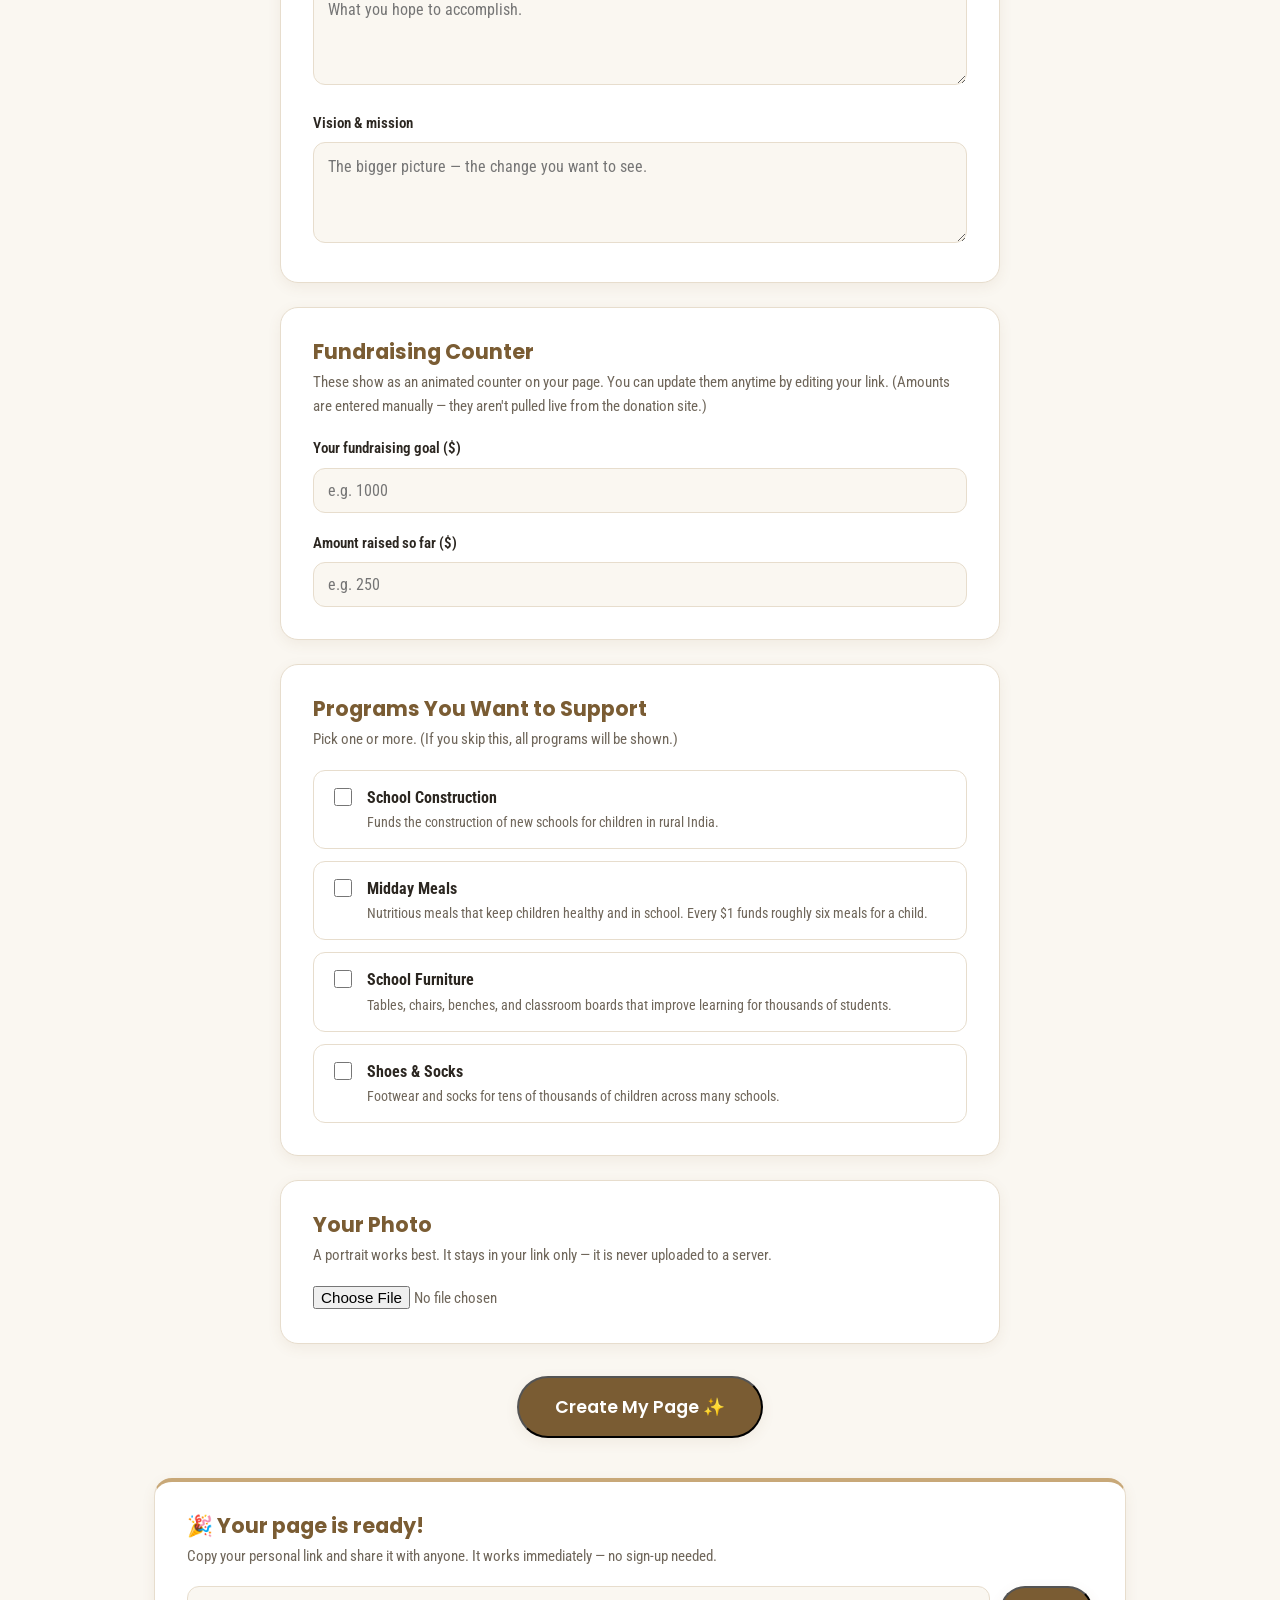
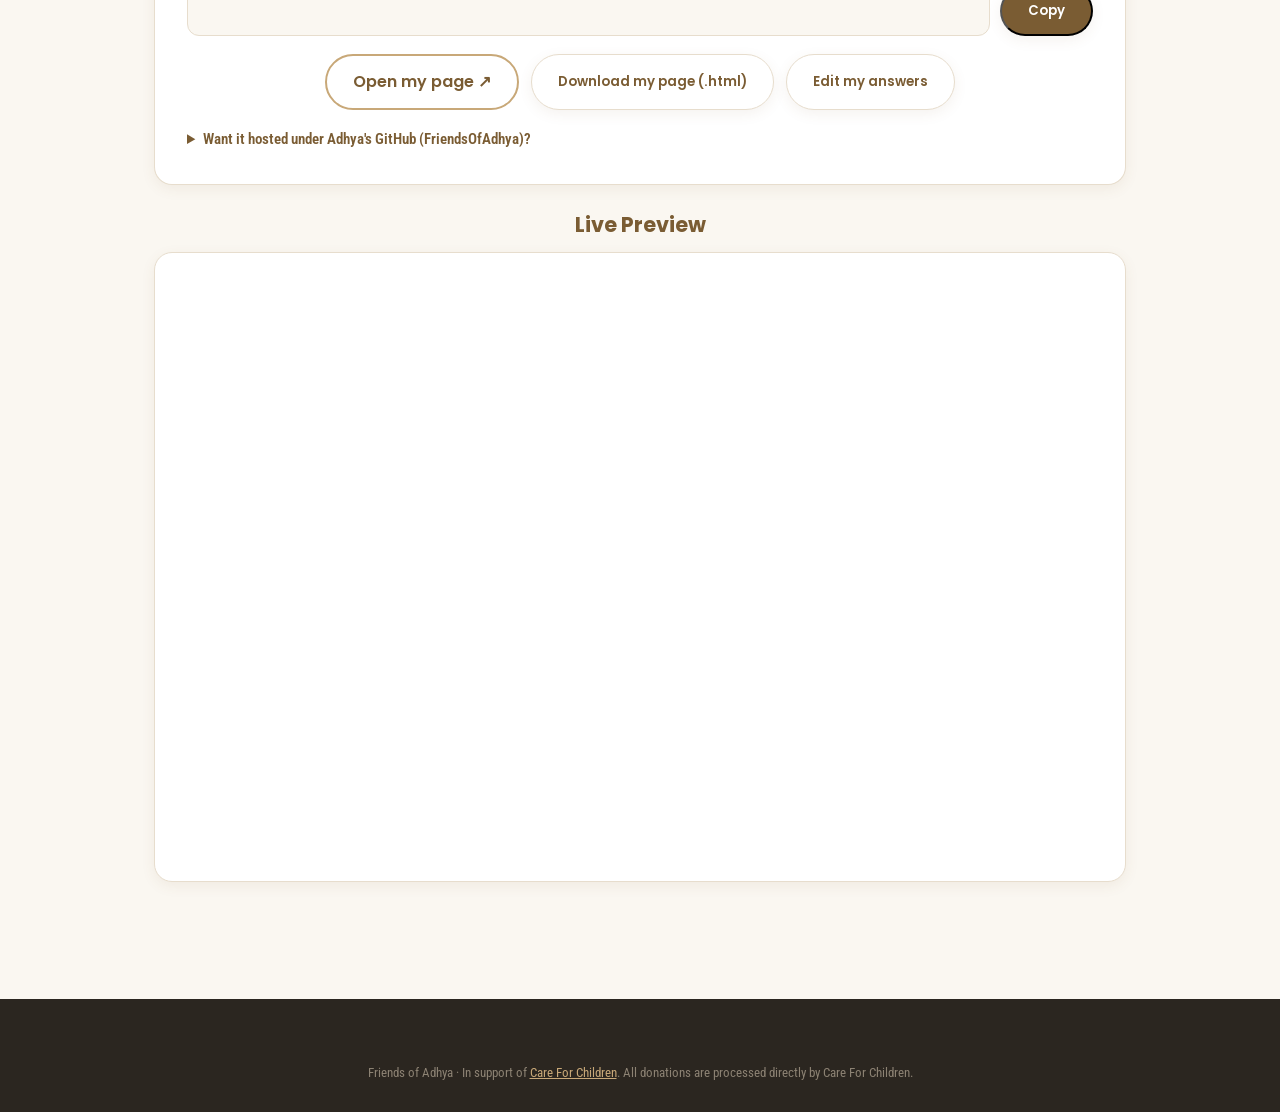
==== commit 7bcd6163: "Re-apply Roboto Condensed to descriptive text Co-Authored-By: Claude Opus 4.8 <noreply@anthropic.com" ====
--- a/FriendsOfAdhya/index.html
+++ b/FriendsOfAdhya/index.html
@@ -7,7 +7,7 @@
   <meta name="description" content="Create your own personal fundraising page for Care For Children, inspired by Adhya Masur's fundraiser." />
   <link rel="preconnect" href="https://fonts.googleapis.com" />
   <link rel="preconnect" href="https://fonts.gstatic.com" crossorigin />
-  <link href="https://fonts.googleapis.com/css2?family=Poppins:wght@400;500;600;700;800&family=Inter:wght@400;500;600&display=swap" rel="stylesheet" />
+  <link href="https://fonts.googleapis.com/css2?family=Poppins:wght@400;500;600;700;800&family=Roboto+Condensed:wght@300;400;700&display=swap" rel="stylesheet" />
   <link rel="stylesheet" href="../styles.css" />
   <link rel="stylesheet" href="friends.css" />
   <script src="app.js"></script>
--- a/styles.css
+++ b/styles.css
@@ -20,10 +20,10 @@
 
 body {
   margin: 0;
-  font-family: "Inter", system-ui, sans-serif;
+  font-family: "Roboto Condensed", "Arial Narrow", system-ui, sans-serif;
   color: var(--ink);
   background: var(--bg);
-  line-height: 1.65;
+  line-height: 1.6;
 }
 
 h1, h2, h3 { font-family: "Poppins", sans-serif; line-height: 1.2; margin: 0; }
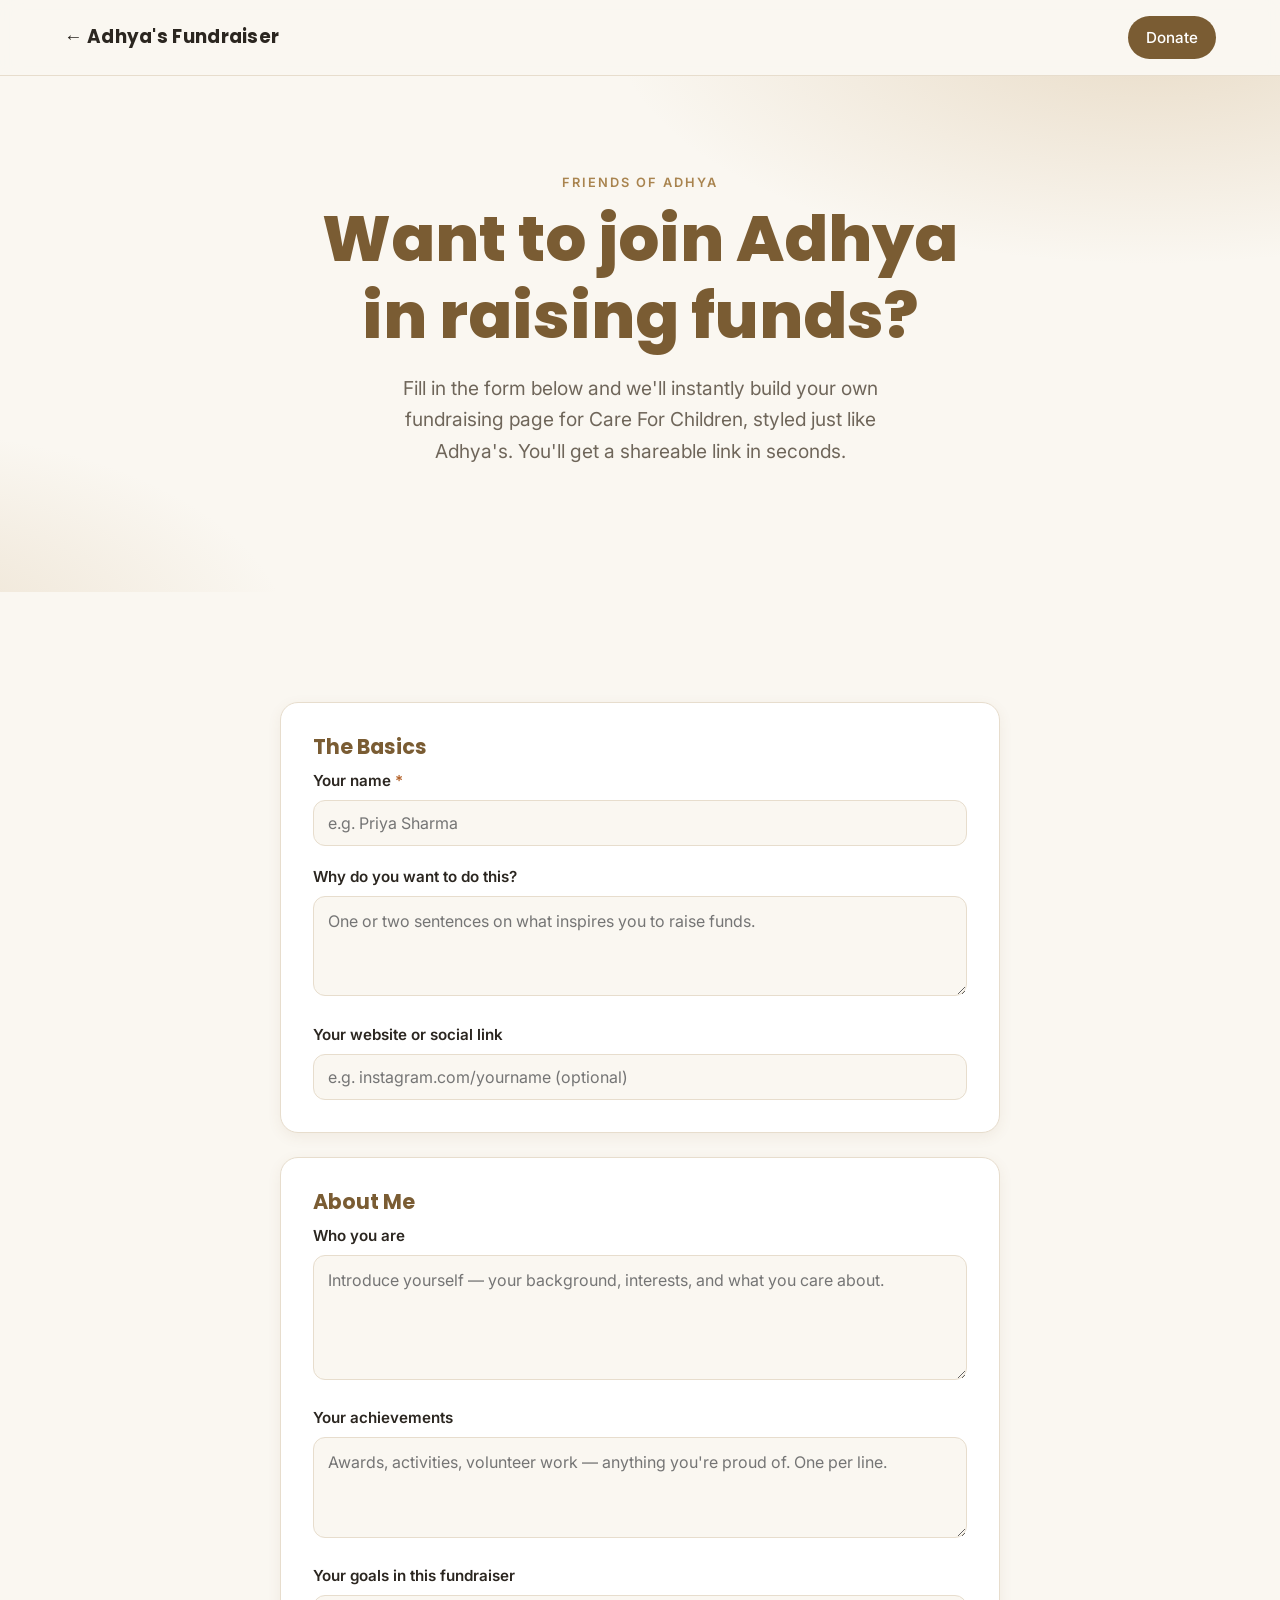
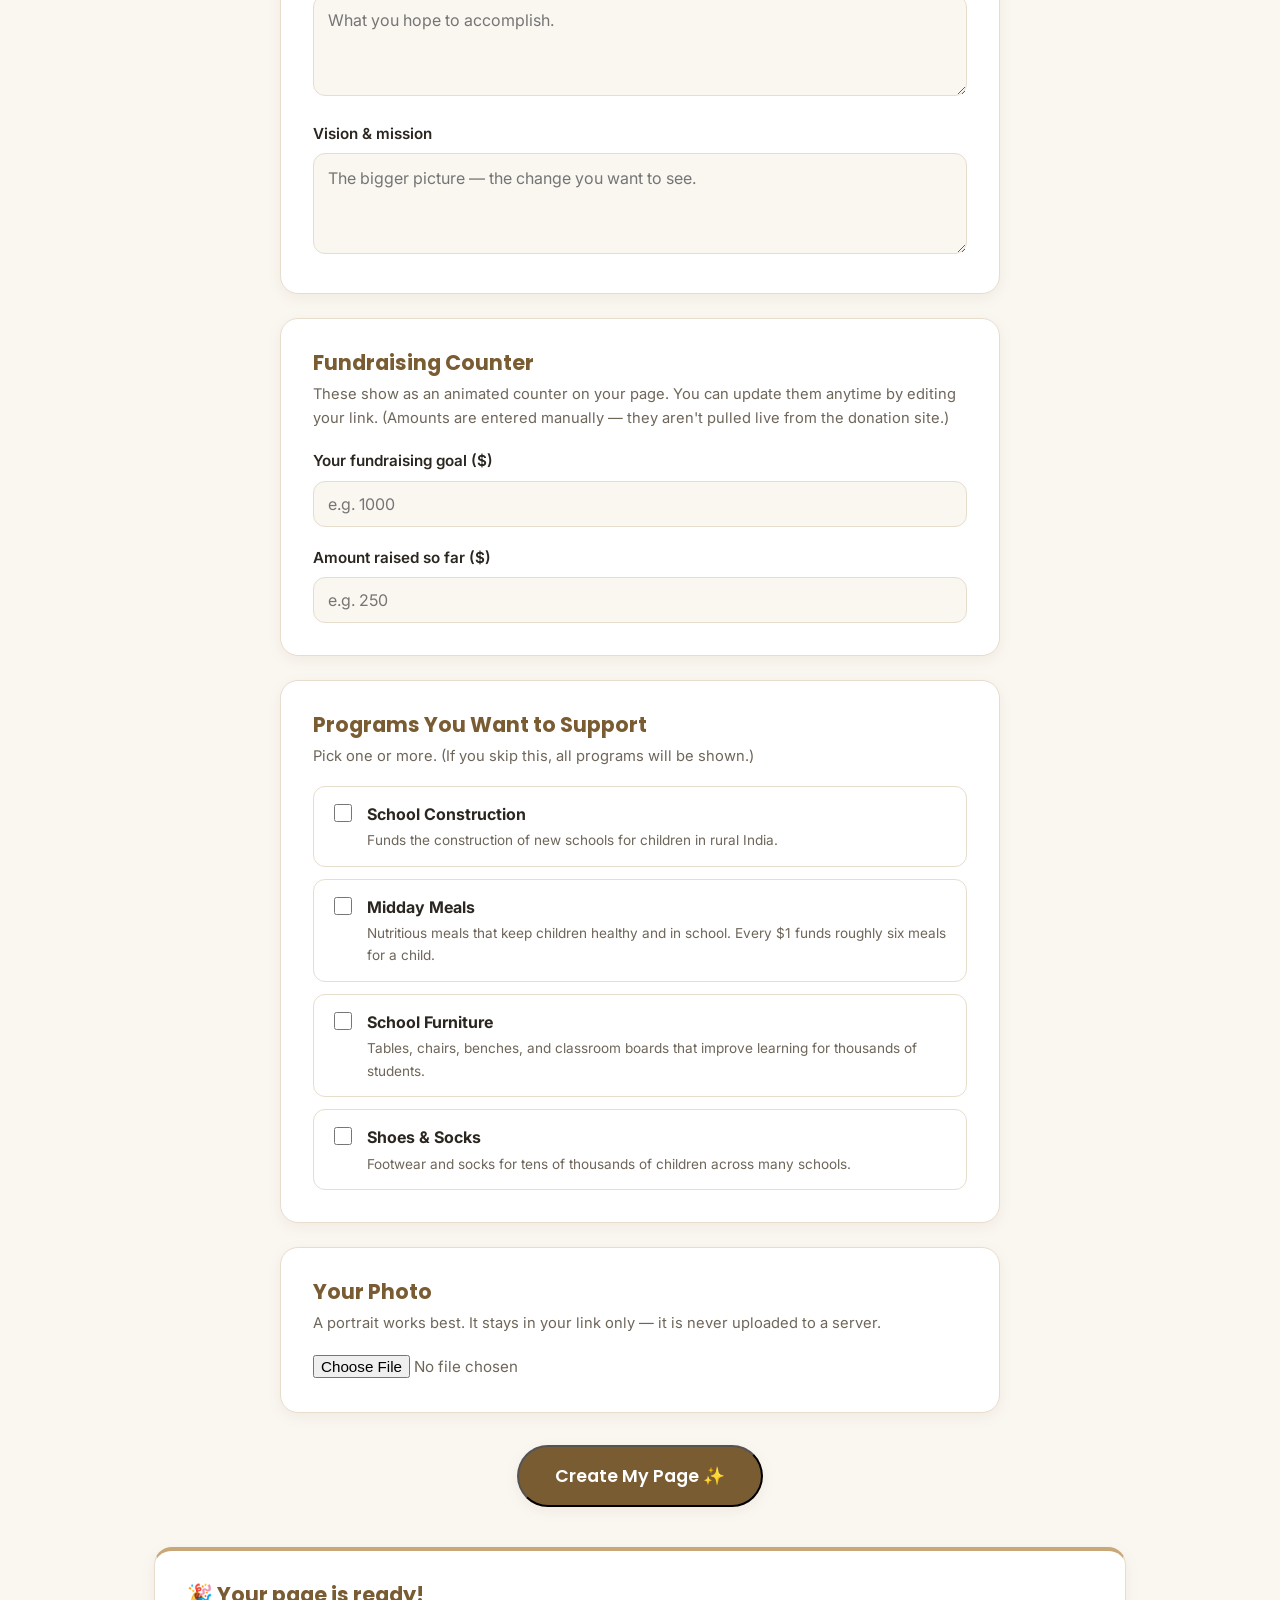
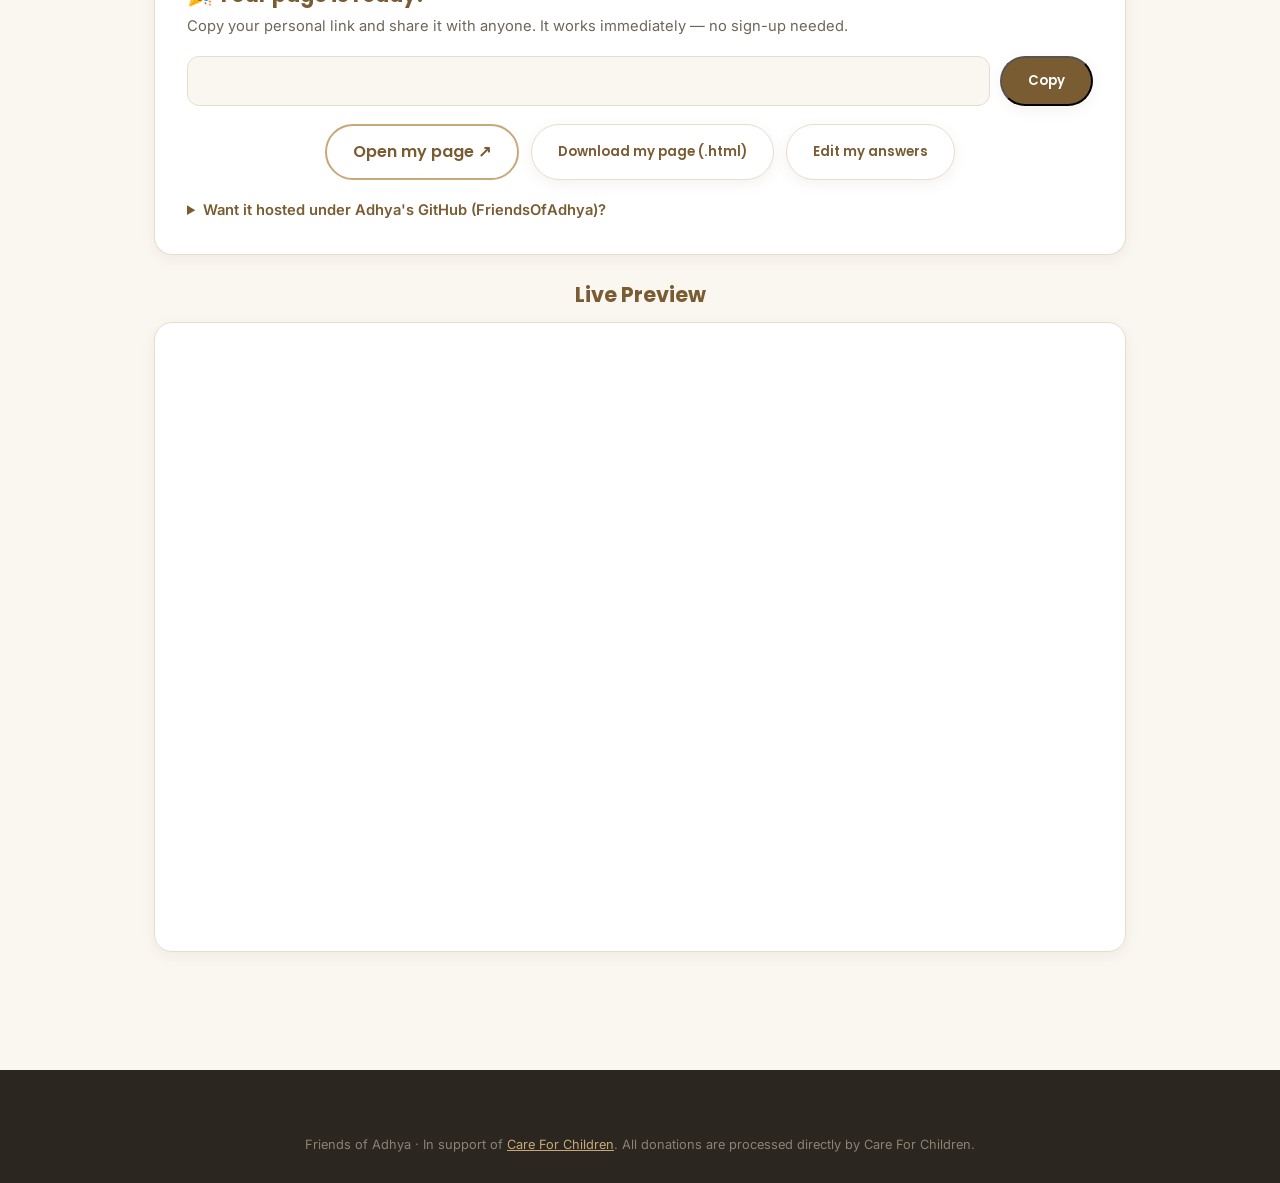
==== commit 06a5ca84: "Revert descriptive text font to original Inter Co-Authored-By: Claude Opus 4.8 <noreply@anthropic.co" ====
--- a/FriendsOfAdhya/index.html
+++ b/FriendsOfAdhya/index.html
@@ -7,7 +7,7 @@
   <meta name="description" content="Create your own personal fundraising page for Care For Children, inspired by Adhya Masur's fundraiser." />
   <link rel="preconnect" href="https://fonts.googleapis.com" />
   <link rel="preconnect" href="https://fonts.gstatic.com" crossorigin />
-  <link href="https://fonts.googleapis.com/css2?family=Poppins:wght@400;500;600;700;800&family=Roboto+Condensed:wght@300;400;700&display=swap" rel="stylesheet" />
+  <link href="https://fonts.googleapis.com/css2?family=Poppins:wght@400;500;600;700;800&family=Inter:wght@400;500;600&display=swap" rel="stylesheet" />
   <link rel="stylesheet" href="../styles.css" />
   <link rel="stylesheet" href="friends.css" />
   <script src="app.js"></script>
--- a/styles.css
+++ b/styles.css
@@ -20,10 +20,10 @@
 
 body {
   margin: 0;
-  font-family: "Roboto Condensed", "Arial Narrow", system-ui, sans-serif;
+  font-family: "Inter", system-ui, sans-serif;
   color: var(--ink);
   background: var(--bg);
-  line-height: 1.6;
+  line-height: 1.65;
 }
 
 h1, h2, h3 { font-family: "Poppins", sans-serif; line-height: 1.2; margin: 0; }
